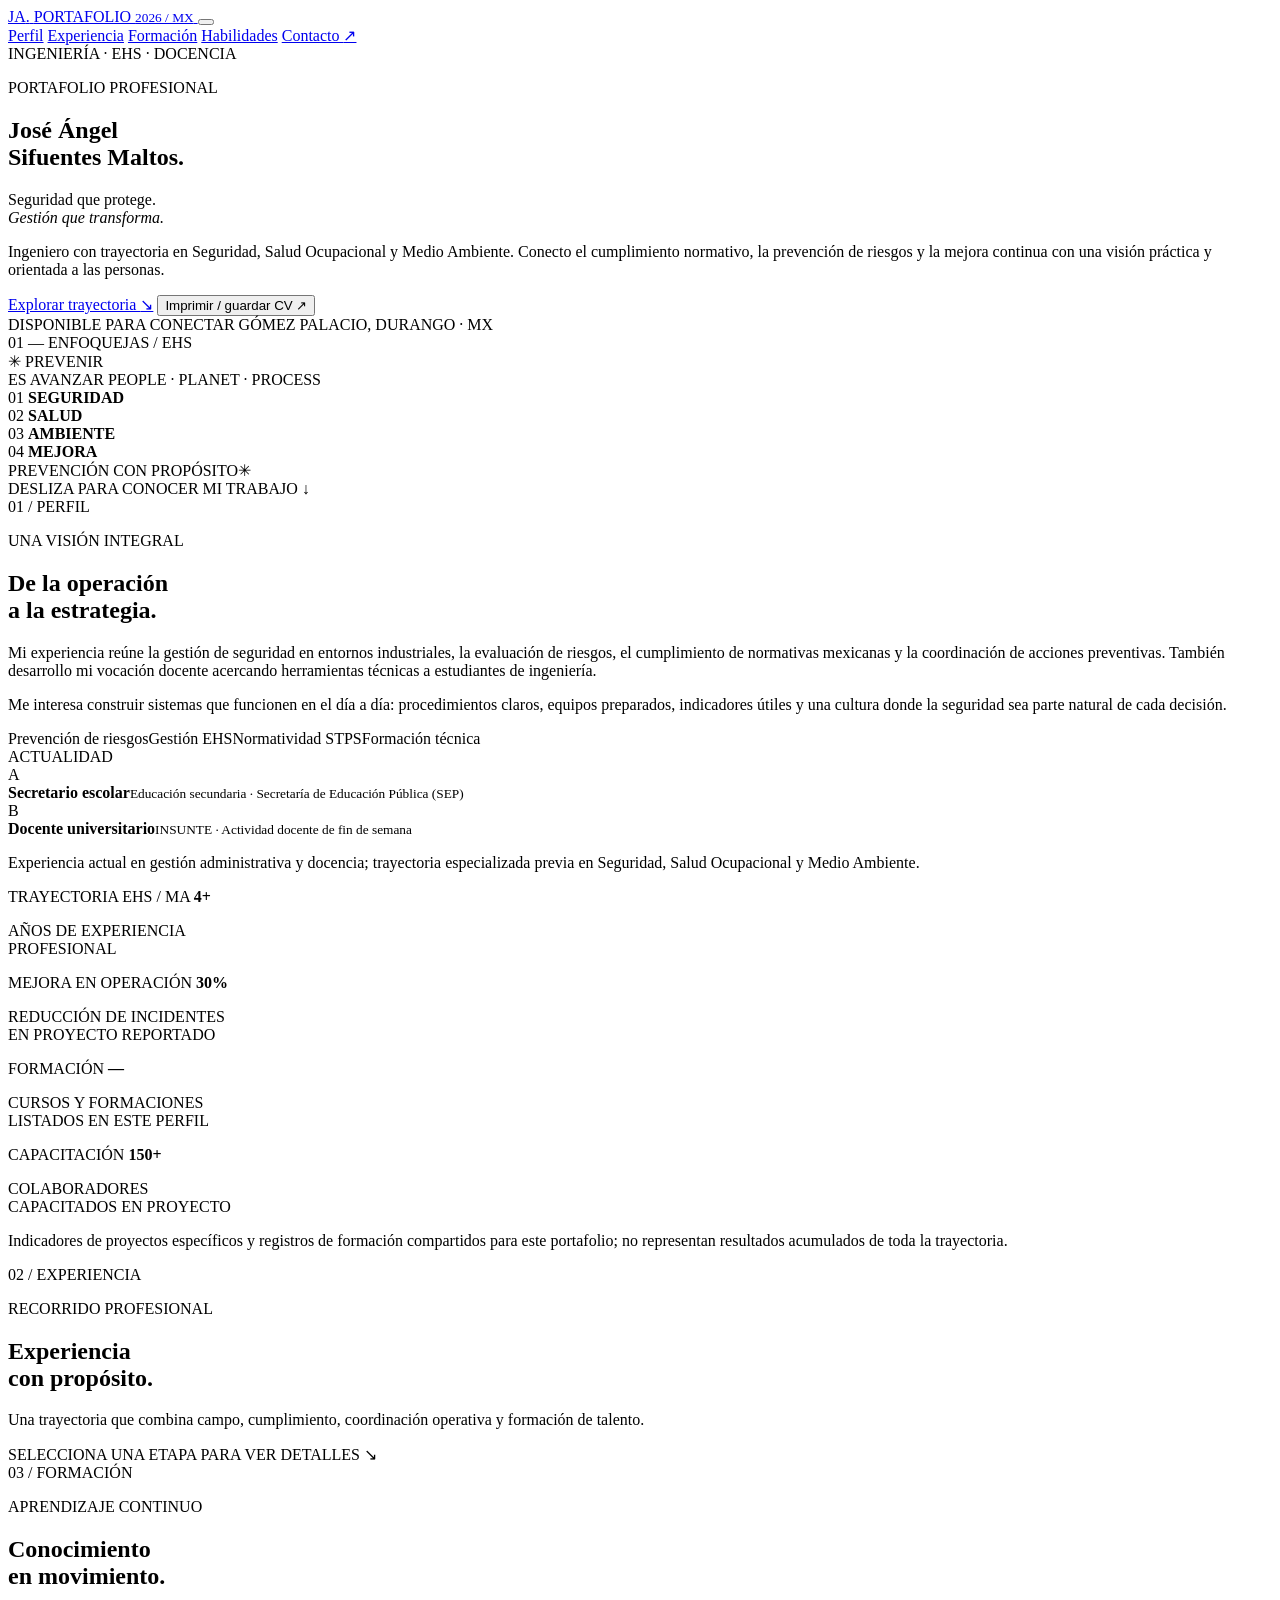
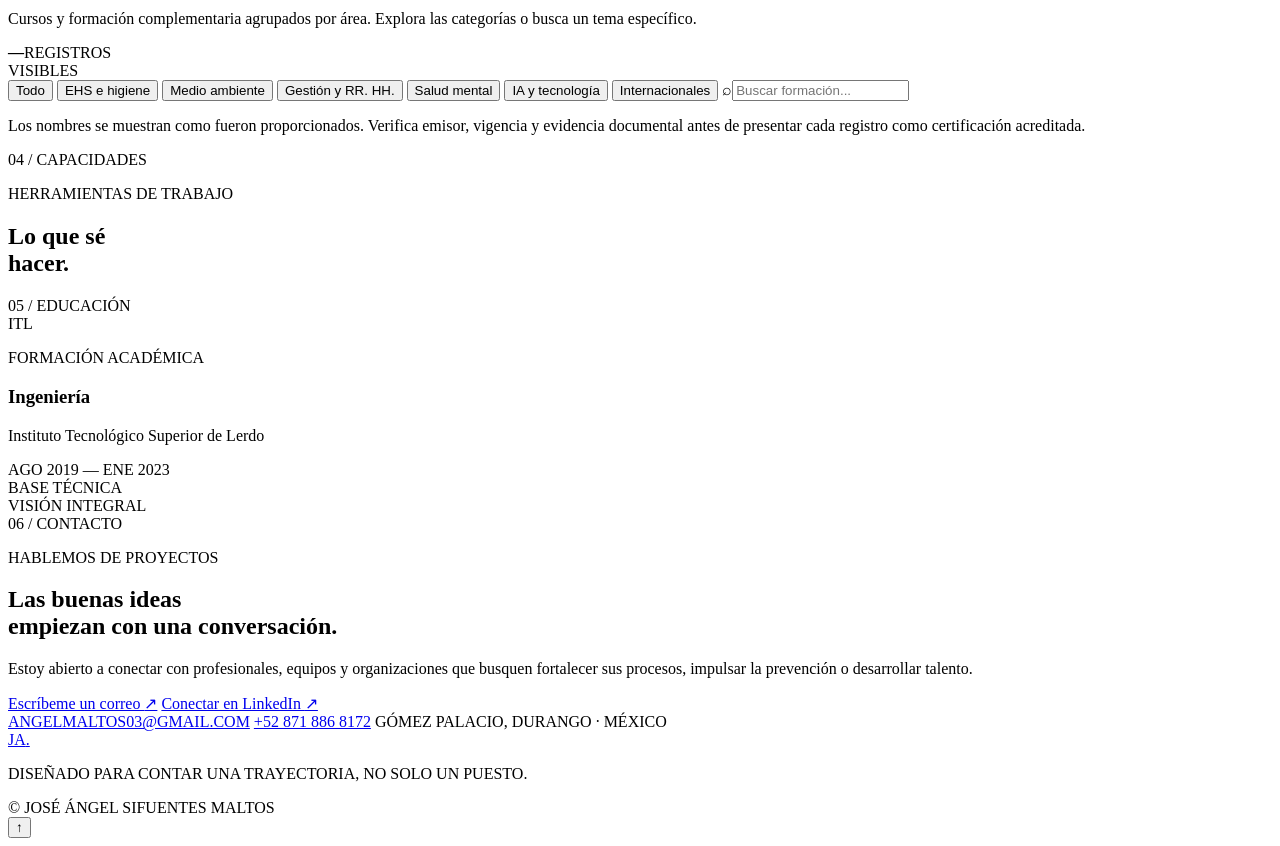
==== portfolio/index.html @ 4ec61547 "Add professional portfolio website" ====
<!doctype html>
<html lang="es">
<head>
  <meta charset="utf-8">
  <meta name="viewport" content="width=device-width, initial-scale=1">
  <meta name="theme-color" content="#10131d">
  <meta name="description" content="Portafolio profesional de José Ángel Sifuentes Maltos: ingeniería, seguridad, salud ocupacional, medio ambiente y docencia universitaria.">
  <meta property="og:title" content="José Ángel Sifuentes Maltos | Portafolio profesional">
  <meta property="og:description" content="Seguridad que protege. Gestión que transforma.">
  <meta property="og:type" content="website">
  <title>José Ángel Sifuentes Maltos | Portafolio profesional</title>
  <link rel="preconnect" href="https://fonts.googleapis.com">
  <link rel="preconnect" href="https://fonts.gstatic.com" crossorigin>
  <link href="https://fonts.googleapis.com/css2?family=DM+Mono:wght@400;500&family=Manrope:wght@400;500;600;700;800&family=Space+Grotesk:wght@500;600;700&display=swap" rel="stylesheet">
  <link rel="stylesheet" href="styles.css">
  <script defer src="app.js"></script>
</head>
<body>
  <div class="noise" aria-hidden="true"></div>
  <div class="scroll-progress" id="scrollProgress" aria-hidden="true"></div>

  <header class="site-header">
    <a class="brand" href="#inicio" aria-label="Ir al inicio">
      <span class="brand-mark">JA<span>.</span></span>
      <span class="brand-copy">PORTAFOLIO <small>2026 / MX</small></span>
    </a>
    <button class="menu-toggle" id="menuToggle" aria-label="Abrir menú" aria-expanded="false">
      <span></span><span></span>
    </button>
    <nav class="main-nav" id="mainNav" aria-label="Navegación principal">
      <a href="#perfil">Perfil</a>
      <a href="#experiencia">Experiencia</a>
      <a href="#formacion">Formación</a>
      <a href="#habilidades">Habilidades</a>
      <a href="#contacto" class="nav-contact">Contacto <span>↗</span></a>
    </nav>
  </header>

  <main id="inicio">
    <section class="hero section-shell">
      <div class="hero-grid">
        <div class="hero-copy reveal">
          <div class="eyebrow"><span class="eyebrow-dot"></span> INGENIERÍA · EHS · DOCENCIA</div>
          <p class="hero-kicker">PORTAFOLIO PROFESIONAL</p>
          <h1>José Ángel<br><span>Sifuentes</span> Maltos<span class="hero-period">.</span></h1>
          <p class="hero-lead">Seguridad que protege.<br><em>Gestión que transforma.</em></p>
          <p class="hero-description">Ingeniero con trayectoria en Seguridad, Salud Ocupacional y Medio Ambiente. Conecto el cumplimiento normativo, la prevención de riesgos y la mejora continua con una visión práctica y orientada a las personas.</p>
          <div class="hero-actions">
            <a class="button button-primary" href="#experiencia">Explorar trayectoria <span>↘</span></a>
            <button class="button button-ghost" id="printCv" type="button">Imprimir / guardar CV <span>↗</span></button>
          </div>
          <div class="hero-meta">
            <span><i class="meta-pulse"></i> DISPONIBLE PARA CONECTAR</span>
            <span>GÓMEZ PALACIO, DURANGO · MX</span>
          </div>
        </div>

        <aside class="hero-visual reveal" aria-label="Áreas profesionales">
          <div class="visual-topline"><span>01 — ENFOQUE</span><span>JAS / EHS</span></div>
          <div class="orbit orbit-one"></div>
          <div class="orbit orbit-two"></div>
          <div class="orbit-core">
            <span class="core-cross">✳</span>
            <span class="core-title">PREVENIR<br>ES AVANZAR</span>
            <span class="core-caption">PEOPLE · PLANET · PROCESS</span>
          </div>
          <div class="orbit-label label-top">01 <b>SEGURIDAD</b></div>
          <div class="orbit-label label-right">02 <b>SALUD</b></div>
          <div class="orbit-label label-bottom">03 <b>AMBIENTE</b></div>
          <div class="orbit-label label-left">04 <b>MEJORA</b></div>
          <div class="visual-bottom"><span>PREVENCIÓN CON PROPÓSITO</span><span>✳</span></div>
        </aside>
      </div>
      <div class="hero-bottom">
        <span>DESLIZA PARA CONOCER MI TRABAJO</span>
        <span class="scroll-line"></span>
        <span>↓</span>
      </div>
    </section>

    <section class="intro-section section-shell" id="perfil">
      <div class="section-index reveal"><span>01</span> / PERFIL</div>
      <div class="intro-layout">
        <div class="intro-heading reveal">
          <p class="section-overline">UNA VISIÓN INTEGRAL</p>
          <h2>De la operación<br>a la <span>estrategia.</span></h2>
        </div>
        <div class="intro-copy reveal">
          <p>Mi experiencia reúne la gestión de seguridad en entornos industriales, la evaluación de riesgos, el cumplimiento de normativas mexicanas y la coordinación de acciones preventivas. También desarrollo mi vocación docente acercando herramientas técnicas a estudiantes de ingeniería.</p>
          <p>Me interesa construir sistemas que funcionen en el día a día: procedimientos claros, equipos preparados, indicadores útiles y una cultura donde la seguridad sea parte natural de cada decisión.</p>
          <div class="focus-tags">
            <span>Prevención de riesgos</span><span>Gestión EHS</span><span>Normatividad STPS</span><span>Formación técnica</span>
          </div>
        </div>
      </div>

      <div class="now-panel reveal">
        <div class="now-label"><span class="status-dot"></span> ACTUALIDAD</div>
        <div class="now-item">
          <span class="now-number">A</span>
          <div><b>Secretario escolar</b><small>Educación secundaria · Secretaría de Educación Pública (SEP)</small></div>
        </div>
        <div class="now-divider"></div>
        <div class="now-item">
          <span class="now-number">B</span>
          <div><b>Docente universitario</b><small>INSUNTE · Actividad docente de fin de semana</small></div>
        </div>
        <p class="now-note">Experiencia actual en gestión administrativa y docencia; trayectoria especializada previa en Seguridad, Salud Ocupacional y Medio Ambiente.</p>
      </div>
    </section>

    <section class="metrics-section section-shell">
      <div class="metric-card metric-dark reveal">
        <span class="metric-label">TRAYECTORIA EHS / MA</span>
        <strong>4<span>+</span></strong>
        <p>AÑOS DE EXPERIENCIA<br>PROFESIONAL</p>
      </div>
      <div class="metric-card metric-lime reveal">
        <span class="metric-label">MEJORA EN OPERACIÓN</span>
        <strong>30<span>%</span></strong>
        <p>REDUCCIÓN DE INCIDENTES<br>EN PROYECTO REPORTADO</p>
      </div>
      <div class="metric-card metric-violet reveal">
        <span class="metric-label">FORMACIÓN</span>
        <strong id="courseMetric">—</strong>
        <p>CURSOS Y FORMACIONES<br>LISTADOS EN ESTE PERFIL</p>
      </div>
      <div class="metric-card metric-outline reveal">
        <span class="metric-label">CAPACITACIÓN</span>
        <strong>150<span>+</span></strong>
        <p>COLABORADORES<br>CAPACITADOS EN PROYECTO</p>
      </div>
      <p class="metrics-footnote">Indicadores de proyectos específicos y registros de formación compartidos para este portafolio; no representan resultados acumulados de toda la trayectoria.</p>
    </section>

    <section class="experience-section section-shell" id="experiencia">
      <div class="section-heading reveal">
        <div><div class="section-index"><span>02</span> / EXPERIENCIA</div><p class="section-overline">RECORRIDO PROFESIONAL</p></div>
        <h2>Experiencia<br><span>con propósito.</span></h2>
      </div>
      <div class="timeline-intro reveal">
        <p>Una trayectoria que combina campo, cumplimiento, coordinación operativa y formación de talento.</p>
        <span>SELECCIONA UNA ETAPA PARA VER DETALLES ↘</span>
      </div>
      <div class="timeline" id="timeline"></div>
    </section>

    <section class="credentials-section section-shell" id="formacion">
      <div class="section-heading reveal">
        <div><div class="section-index"><span>03</span> / FORMACIÓN</div><p class="section-overline">APRENDIZAJE CONTINUO</p></div>
        <h2>Conocimiento<br><span>en movimiento.</span></h2>
      </div>
      <div class="credentials-top reveal">
        <p>Cursos y formación complementaria agrupados por área. Explora las categorías o busca un tema específico.</p>
        <div class="credential-count"><strong id="credentialCount">—</strong><span>REGISTROS<br>VISIBLES</span></div>
      </div>
      <div class="filter-bar reveal" id="certFilters" aria-label="Filtrar formación">
        <button class="filter-chip active" data-filter="all" type="button">Todo</button>
        <button class="filter-chip" data-filter="ehs" type="button">EHS e higiene</button>
        <button class="filter-chip" data-filter="ma" type="button">Medio ambiente</button>
        <button class="filter-chip" data-filter="rrhh" type="button">Gestión y RR. HH.</button>
        <button class="filter-chip" data-filter="salud" type="button">Salud mental</button>
        <button class="filter-chip" data-filter="ia" type="button">IA y tecnología</button>
        <button class="filter-chip" data-filter="intl" type="button">Internacionales</button>
        <label class="search-box"><span>⌕</span><input id="certSearch" type="search" placeholder="Buscar formación..." aria-label="Buscar formación"></label>
      </div>
      <div class="cert-grid" id="certGrid" aria-live="polite"></div>
      <p class="credentials-note">Los nombres se muestran como fueron proporcionados. Verifica emisor, vigencia y evidencia documental antes de presentar cada registro como certificación acreditada.</p>
    </section>

    <section class="skills-section section-shell" id="habilidades">
      <div class="section-heading reveal">
        <div><div class="section-index"><span>04</span> / CAPACIDADES</div><p class="section-overline">HERRAMIENTAS DE TRABAJO</p></div>
        <h2>Lo que sé<br><span>hacer.</span></h2>
      </div>
      <div class="skills-layout" id="skillsGrid"></div>
    </section>

    <section class="education-section section-shell">
      <div class="section-index reveal"><span>05</span> / EDUCACIÓN</div>
      <div class="education-card reveal">
        <div class="education-emblem">IT<span>L</span></div>
        <div class="education-copy">
          <p class="section-overline">FORMACIÓN ACADÉMICA</p>
          <h3>Ingeniería</h3>
          <p>Instituto Tecnológico Superior de Lerdo</p>
          <span>AGO 2019 — ENE 2023</span>
        </div>
        <div class="education-aside">BASE TÉCNICA<br>VISIÓN INTEGRAL</div>
      </div>
    </section>

    <section class="contact-section section-shell" id="contacto">
      <div class="contact-card reveal">
        <div class="contact-orb"></div>
        <div class="section-index"><span>06</span> / CONTACTO</div>
        <p class="section-overline">HABLEMOS DE PROYECTOS</p>
        <h2>Las buenas ideas<br>empiezan con una <span>conversación.</span></h2>
        <p class="contact-lead">Estoy abierto a conectar con profesionales, equipos y organizaciones que busquen fortalecer sus procesos, impulsar la prevención o desarrollar talento.</p>
        <div class="contact-actions">
          <a class="button button-light" href="mailto:angelmaltos03@gmail.com">Escríbeme un correo <span>↗</span></a>
          <a class="button button-outline-light" href="https://www.linkedin.com/in/jose-angel-sifuentes-maltos-a80188170/" target="_blank" rel="noopener noreferrer">Conectar en LinkedIn <span>↗</span></a>
        </div>
        <div class="contact-details">
          <a href="mailto:angelmaltos03@gmail.com">ANGELMALTOS03@GMAIL.COM</a>
          <a href="tel:+528718868172">+52 871 886 8172</a>
          <span>GÓMEZ PALACIO, DURANGO · MÉXICO</span>
        </div>
      </div>
    </section>
  </main>

  <footer class="site-footer section-shell">
    <a class="brand" href="#inicio"><span class="brand-mark">JA<span>.</span></span></a>
    <p>DISEÑADO PARA CONTAR UNA TRAYECTORIA, NO SOLO UN PUESTO.</p>
    <span>© <span id="year"></span> JOSÉ ÁNGEL SIFUENTES MALTOS</span>
  </footer>

  <button class="back-top" id="backTop" type="button" aria-label="Volver al inicio">↑</button>
</body>
</html>
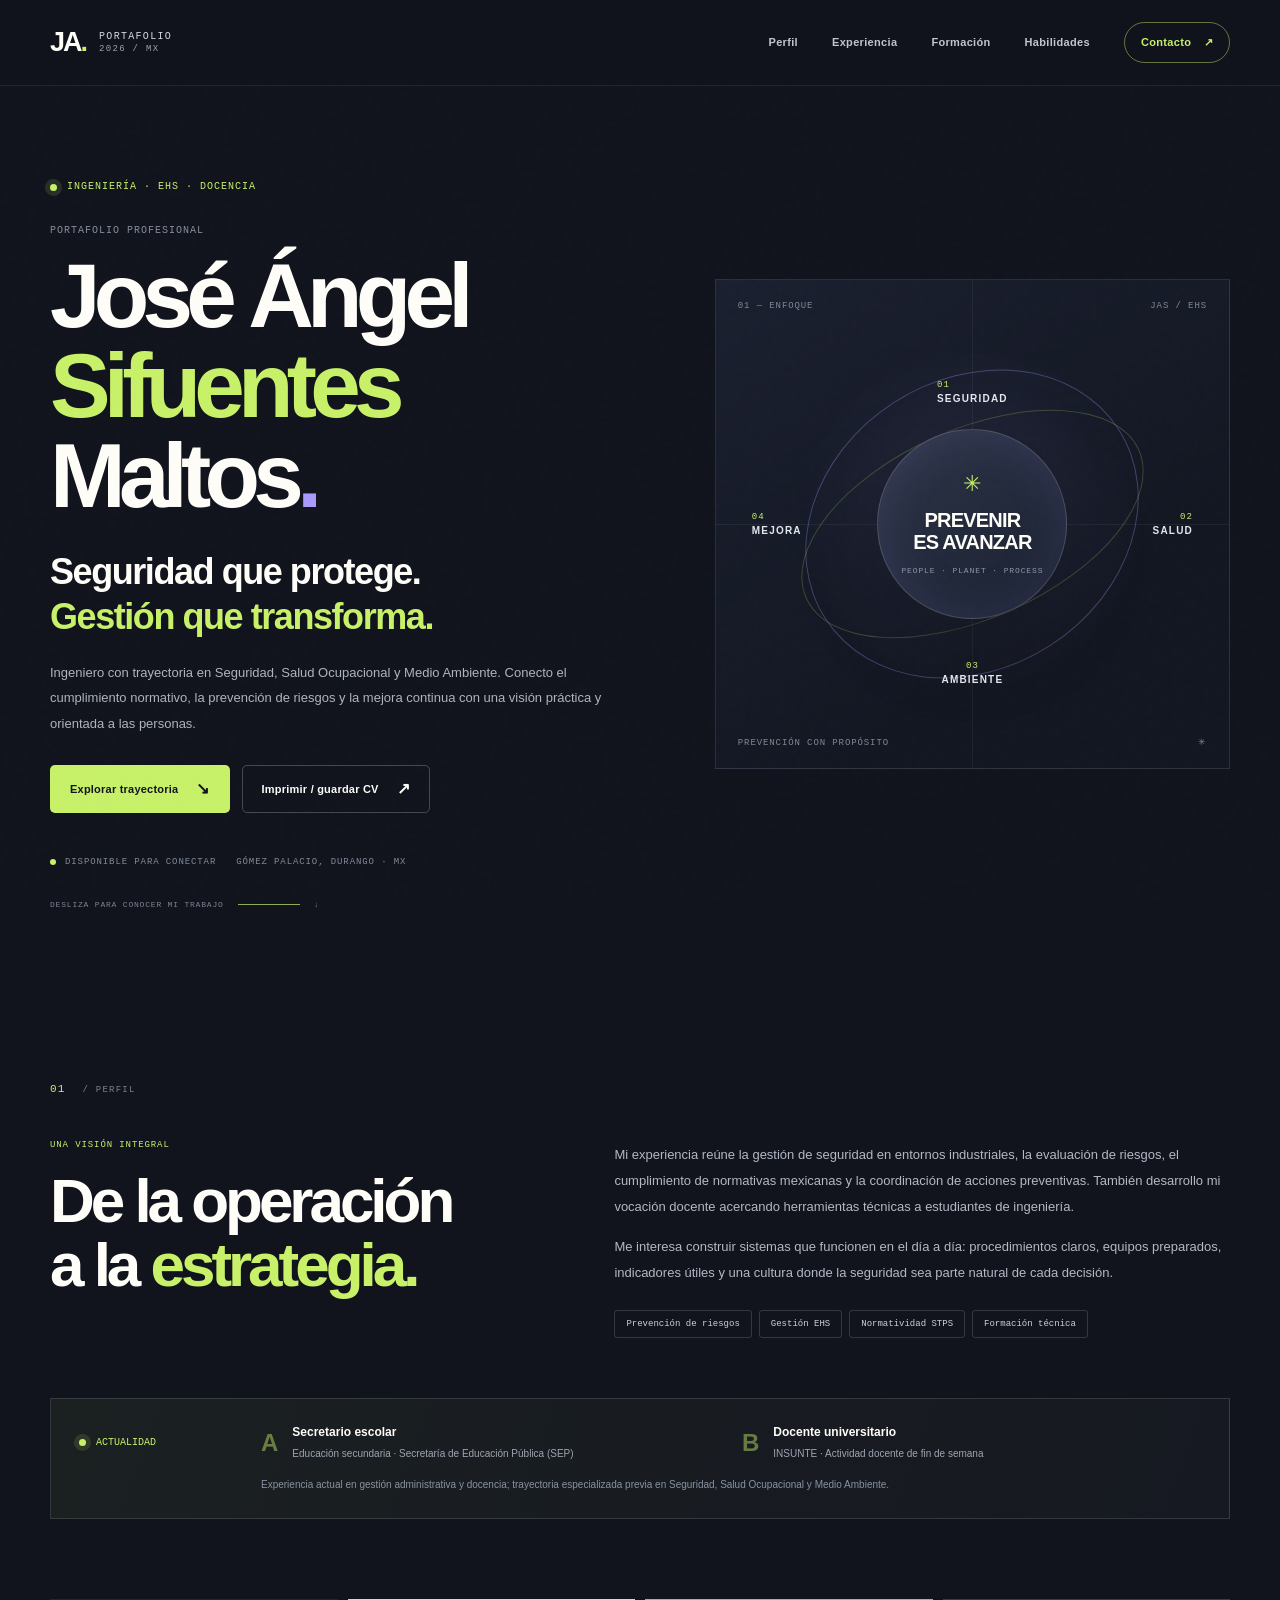
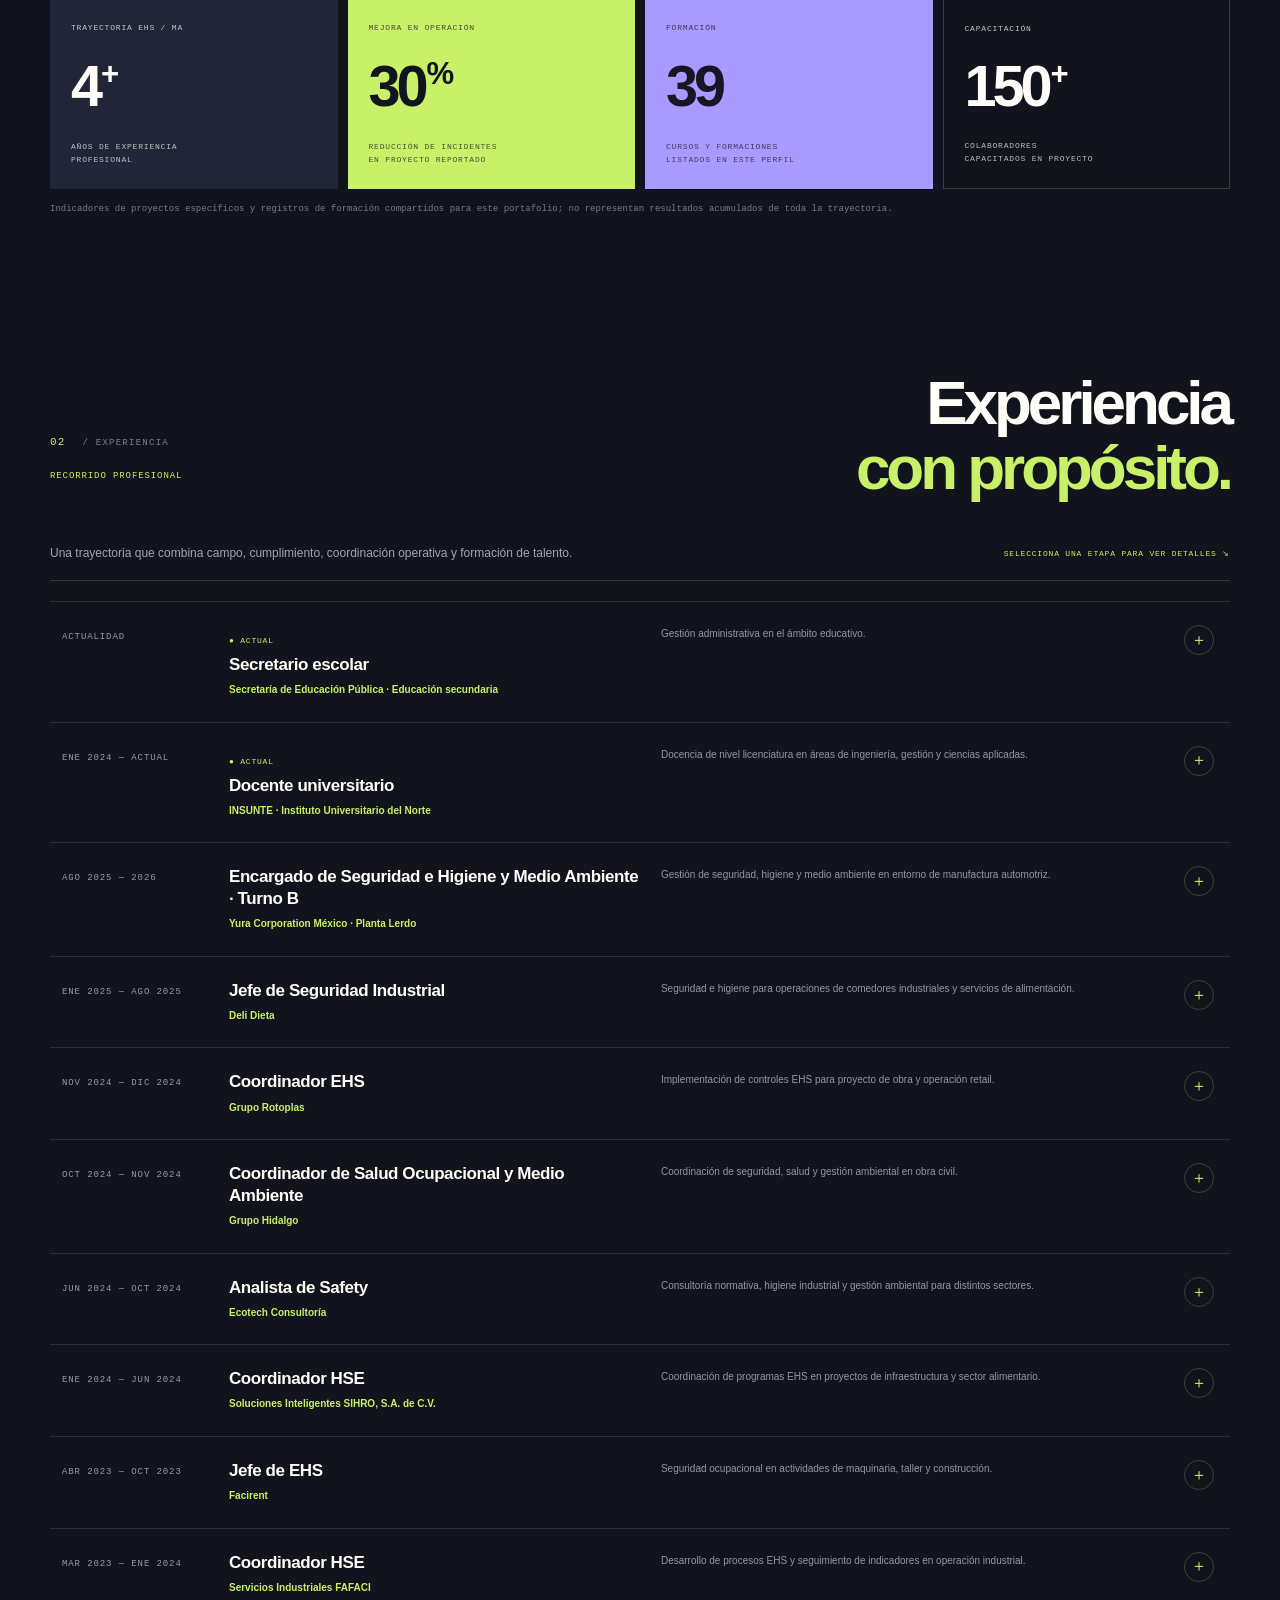
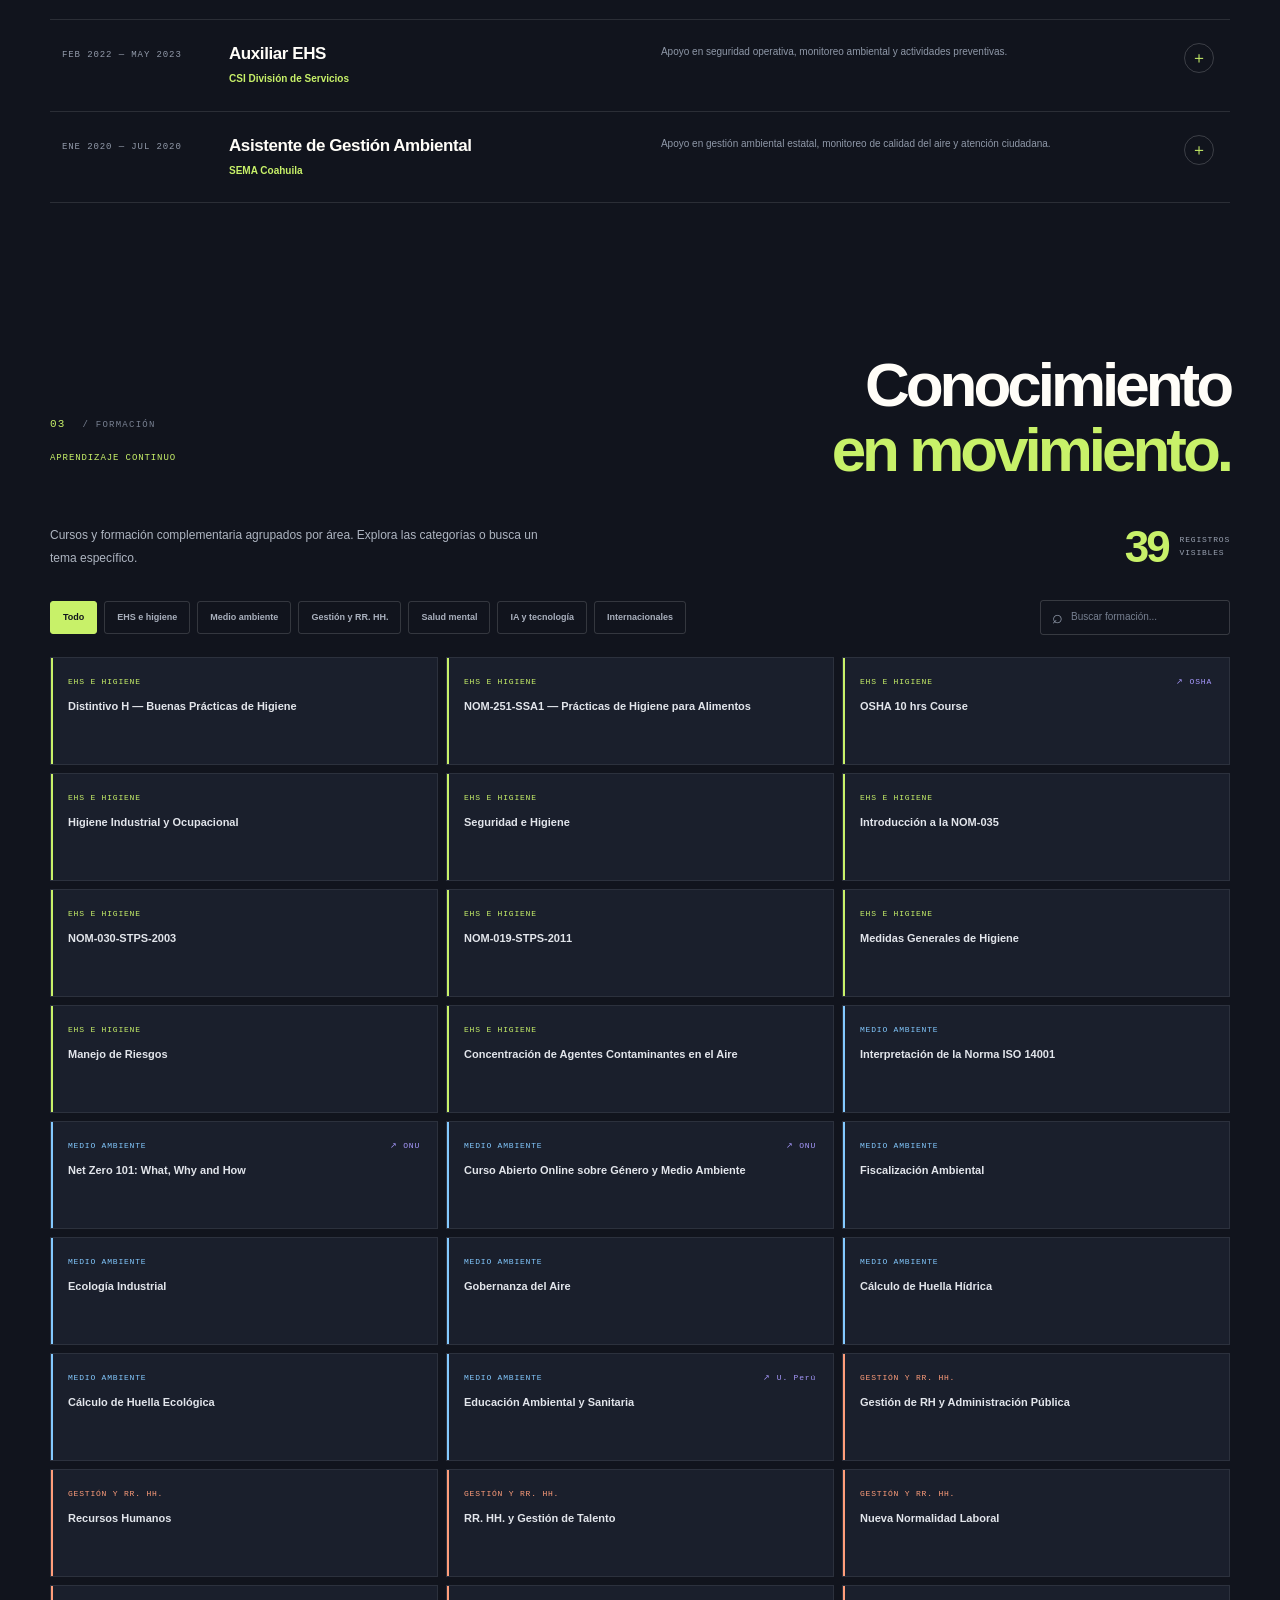
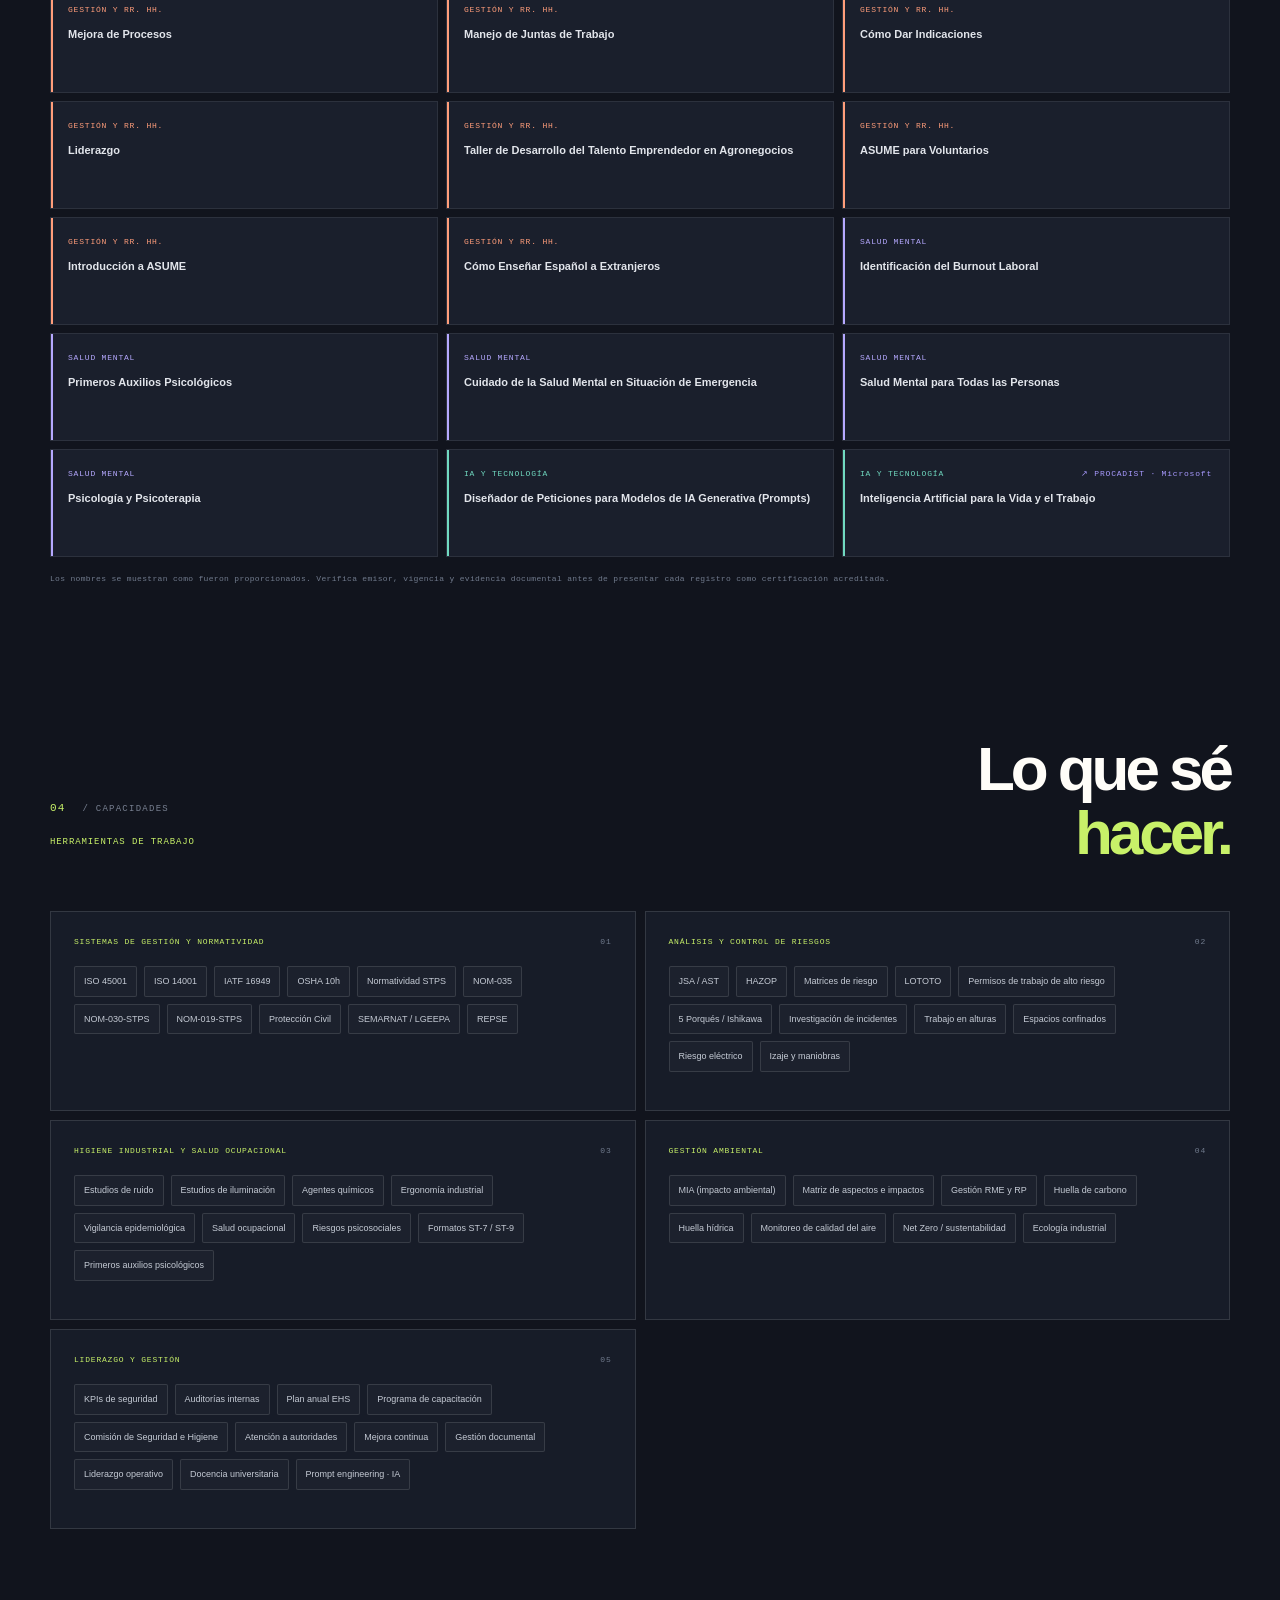
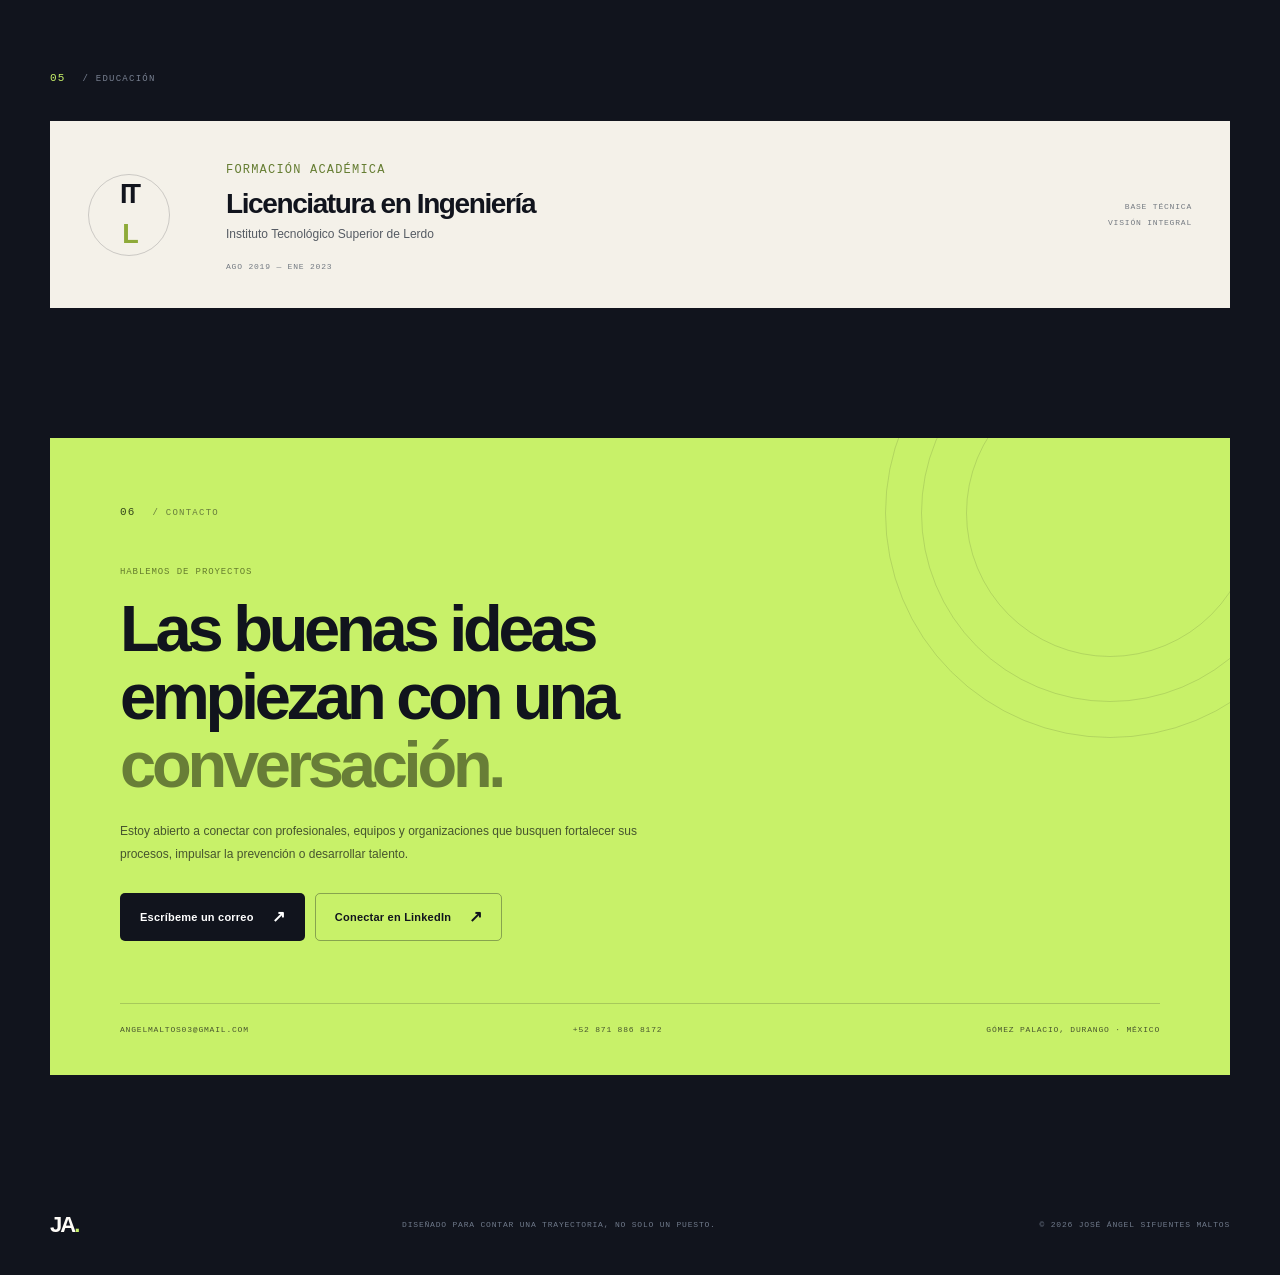
==== commit cad3b623: "Refine portfolio metadata and education details" ====
--- a/portfolio/index.html
+++ b/portfolio/index.html
@@ -9,6 +9,7 @@
   <meta property="og:description" content="Seguridad que protege. Gestión que transforma.">
   <meta property="og:type" content="website">
   <title>José Ángel Sifuentes Maltos | Portafolio profesional</title>
+  <link rel="icon" type="image/svg+xml" href="favicon.svg">
   <link rel="preconnect" href="https://fonts.googleapis.com">
   <link rel="preconnect" href="https://fonts.gstatic.com" crossorigin>
   <link href="https://fonts.googleapis.com/css2?family=DM+Mono:wght@400;500&family=Manrope:wght@400;500;600;700;800&family=Space+Grotesk:wght@500;600;700&display=swap" rel="stylesheet">
@@ -182,7 +183,7 @@
         <div class="education-emblem">IT<span>L</span></div>
         <div class="education-copy">
           <p class="section-overline">FORMACIÓN ACADÉMICA</p>
-          <h3>Ingeniería</h3>
+          <h3>Licenciatura en Ingeniería</h3>
           <p>Instituto Tecnológico Superior de Lerdo</p>
           <span>AGO 2019 — ENE 2023</span>
         </div>
--- a/portfolio/styles.css
+++ b/portfolio/styles.css
@@ -0,0 +1,312 @@
+:root{
+  --ink:#11141d;--ink-2:#191e2a;--paper:#f4f1e9;--paper-2:#e9e5da;--white:#fffdf8;
+  --lime:#c8f169;--lime-dark:#9cc83e;--violet:#a89aff;--muted:#9ba2b1;--line:rgba(255,255,255,.13);
+  --font:'Manrope',Arial,sans-serif;--display:'Space Grotesk',sans-serif;--mono:'DM Mono',monospace;
+  --max:1180px;--ease:cubic-bezier(.2,.75,.25,1);
+}
+*{box-sizing:border-box;margin:0;padding:0}
+html{scroll-behavior:smooth;scroll-padding-top:94px}
+body{background:var(--ink);color:var(--white);font-family:var(--font);line-height:1.65;overflow-x:hidden}
+body.menu-open{overflow:hidden}
+a{color:inherit;text-decoration:none}
+button,input{font:inherit}
+button{color:inherit}
+::selection{background:var(--lime);color:var(--ink)}
+.noise{position:fixed;inset:0;z-index:50;pointer-events:none;opacity:.035;background-image:url("data:image/svg+xml,%3Csvg viewBox='0 0 180 180' xmlns='http://www.w3.org/2000/svg'%3E%3Cfilter id='n'%3E%3CfeTurbulence type='fractalNoise' baseFrequency='.8' numOctaves='4' stitchTiles='stitch'/%3E%3C/filter%3E%3Crect width='100%25' height='100%25' filter='url(%23n)' opacity='.4'/%3E%3C/svg%3E")}
+.scroll-progress{position:fixed;top:0;left:0;height:3px;width:0;background:var(--lime);z-index:1000}
+.section-shell{width:min(var(--max),calc(100% - 64px));margin-inline:auto}
+.site-header{height:86px;padding:0 max(32px,calc((100vw - var(--max))/2));display:flex;align-items:center;justify-content:space-between;border-bottom:1px solid rgba(255,255,255,.08);position:sticky;top:0;z-index:100;background:rgba(17,20,29,.88);backdrop-filter:blur(18px)}
+.brand{display:flex;align-items:center;gap:13px}
+.brand-mark{font:700 27px var(--display);letter-spacing:-2px;color:var(--white)}
+.brand-mark span{color:var(--lime)}
+.brand-copy{font:500 10px var(--mono);letter-spacing:.13em;color:#d7d9df;display:flex;flex-direction:column;line-height:1.35}
+.brand-copy small{color:var(--muted);font-size:9px}
+.main-nav{display:flex;align-items:center;gap:34px}
+.main-nav a{font-size:11px;font-weight:700;letter-spacing:.03em;color:#c1c5cf;transition:color .2s}
+.main-nav a:hover{color:var(--lime)}
+.main-nav .nav-contact{border:1px solid rgba(200,241,105,.45);border-radius:99px;padding:10px 16px;color:var(--lime)}
+.nav-contact span{margin-left:9px}
+.menu-toggle{display:none;background:transparent;border:0}
+.hero{padding-top:93px;padding-bottom:44px;position:relative}
+.hero-grid{display:grid;grid-template-columns:1.08fr .92fr;gap:60px;align-items:center;min-height:570px}
+.eyebrow,.hero-kicker,.section-overline,.section-index,.visual-topline,.visual-bottom,.hero-meta,.hero-bottom,.metric-label,.metric-card p,.timeline-intro span,.tl-date,.tl-tags span,.credential-count span,.cert-category,.credentials-note,.skill-group-label,.education-copy>span,.education-aside,.contact-details,.site-footer>p,.site-footer>span{font-family:var(--mono);letter-spacing:.1em}
+.eyebrow{font-size:10px;color:var(--lime);display:flex;align-items:center;gap:10px;margin-bottom:27px}
+.eyebrow-dot,.status-dot{width:7px;height:7px;background:var(--lime);border-radius:50%;box-shadow:0 0 0 5px rgba(200,241,105,.12)}
+.hero-kicker{font-size:10px;color:#878e9d;margin-bottom:12px}
+h1{font:700 clamp(52px,7.1vw,92px)/.99 var(--display);letter-spacing:-.075em;color:var(--white)}
+h1>span:first-of-type{color:var(--lime)}
+.hero-period{color:var(--violet)}
+.hero-lead{font:600 clamp(23px,3vw,36px)/1.25 var(--display);letter-spacing:-.04em;margin-top:28px}
+.hero-lead em{font-style:normal;color:var(--lime)}
+.hero-description{max-width:560px;color:#aeb4c0;font-size:13px;line-height:1.95;margin-top:21px}
+.hero-actions{display:flex;flex-wrap:wrap;gap:12px;margin-top:29px}
+.button{border-radius:5px;min-height:48px;padding:0 19px;display:inline-flex;align-items:center;justify-content:center;gap:18px;font-size:11px;font-weight:800;letter-spacing:.02em;border:1px solid transparent;cursor:pointer;transition:transform .22s var(--ease),background .22s,border-color .22s}
+.button:hover{transform:translateY(-3px)}
+.button-primary{background:var(--lime);color:var(--ink)}
+.button-primary:hover{background:#dcff91}
+.button-ghost{background:transparent;color:var(--white);border-color:rgba(255,255,255,.22)}
+.button-ghost:hover{border-color:var(--lime);color:var(--lime)}
+.button span{font-size:16px}
+.hero-meta{display:flex;flex-wrap:wrap;gap:20px;margin-top:42px;font-size:9px;color:#828a99}
+.hero-meta span:first-child{display:flex;align-items:center;gap:9px}
+.meta-pulse{width:6px;height:6px;border-radius:50%;background:var(--lime);display:inline-block}
+.hero-visual{min-height:490px;position:relative;display:grid;place-items:center;border:1px solid rgba(255,255,255,.1);background:radial-gradient(circle at 50% 49%,rgba(168,154,255,.13),transparent 48%),linear-gradient(145deg,#1b2030,#131722 68%);overflow:hidden}
+.hero-visual:before,.hero-visual:after{content:"";position:absolute;background:rgba(255,255,255,.055)}
+.hero-visual:before{width:1px;height:100%;left:50%;top:0}
+.hero-visual:after{height:1px;width:100%;left:0;top:50%}
+.visual-topline,.visual-bottom{position:absolute;left:22px;right:22px;display:flex;justify-content:space-between;font-size:9px;color:#7f8798;z-index:3}
+.visual-topline{top:19px}.visual-bottom{bottom:18px}
+.orbit{position:absolute;border:1px solid rgba(200,241,105,.22);border-radius:50%;transform:rotate(-24deg)}
+.orbit-one{width:365px;height:190px}
+.orbit-two{width:290px;height:350px;transform:rotate(57deg);border-color:rgba(168,154,255,.32)}
+.orbit-core{width:190px;height:190px;border-radius:50%;background:linear-gradient(145deg,#2d3548,#1a2030);border:1px solid rgba(255,255,255,.18);box-shadow:0 25px 80px rgba(0,0,0,.3),inset 0 0 50px rgba(168,154,255,.12);display:flex;flex-direction:column;align-items:center;justify-content:center;z-index:2;text-align:center}
+.core-cross{font-size:22px;color:var(--lime);line-height:1;margin-bottom:15px}
+.core-title{font:700 20px/1.08 var(--display);letter-spacing:-.04em}
+.core-caption{font:8px var(--mono);letter-spacing:.11em;color:#8e96a7;margin-top:13px}
+.orbit-label{position:absolute;z-index:4;display:flex;flex-direction:column;gap:3px;font:9px var(--mono);color:var(--lime);letter-spacing:.12em}
+.orbit-label b{font:700 10px var(--font);color:#e4e7ed;letter-spacing:.12em}
+.label-top{top:100px;left:50%;transform:translateX(-50%)}
+.label-right{right:36px;top:50%;transform:translateY(-50%);text-align:right}
+.label-bottom{bottom:83px;left:50%;transform:translateX(-50%);text-align:center}
+.label-left{left:36px;top:50%;transform:translateY(-50%)}
+.hero-bottom{display:flex;align-items:center;gap:14px;color:#7d8493;font-size:8px;margin-top:28px}
+.scroll-line{width:62px;height:1px;background:var(--lime);opacity:.7}
+.intro-section{padding-top:125px;padding-bottom:80px}
+.section-index{font-size:9px;color:#788091;letter-spacing:.14em}
+.section-index span{color:var(--lime);font-size:11px;margin-right:10px}
+.intro-layout{display:grid;grid-template-columns:.86fr 1.14fr;gap:100px;margin-top:40px}
+.section-overline{font-size:9px;color:var(--lime);margin-bottom:16px}
+.intro-heading h2,.section-heading h2{font:600 clamp(40px,5vw,62px)/1.04 var(--display);letter-spacing:-.065em}
+.intro-heading h2 span,.section-heading h2 span{color:var(--lime)}
+.intro-copy{padding-top:4px}
+.intro-copy p{font-size:13px;line-height:2;color:#b2b8c4;margin-bottom:14px}
+.focus-tags{display:flex;flex-wrap:wrap;gap:7px;margin-top:24px}
+.focus-tags span{font:9px var(--mono);border:1px solid rgba(255,255,255,.15);padding:8px 11px;border-radius:3px;color:#ccd0d8}
+.now-panel{margin-top:60px;padding:24px 28px;border:1px solid rgba(255,255,255,.13);background:linear-gradient(110deg,rgba(200,241,105,.055),rgba(255,255,255,.018));display:grid;grid-template-columns:160px 1fr 1fr;align-items:center;gap:22px}
+.now-label{font:10px var(--mono);color:var(--lime);display:flex;gap:10px;align-items:center}
+.now-item{display:flex;gap:14px;align-items:center}
+.now-number{font:700 24px var(--display);color:rgba(200,241,105,.45)}
+.now-item b{font-size:12px;display:block}
+.now-item small{color:#9da5b3;font-size:10px;display:block;margin-top:3px}
+.now-divider{display:none}
+.now-note{grid-column:2/4;color:#8992a2;font-size:10px;margin-top:-7px}
+.metrics-section{display:grid;grid-template-columns:repeat(4,1fr);gap:10px;padding-bottom:130px}
+.metric-card{min-height:190px;padding:22px 21px;display:flex;flex-direction:column;justify-content:space-between}
+.metric-dark{background:#202637}
+.metric-lime{background:var(--lime);color:var(--ink)}
+.metric-violet{background:var(--violet);color:#181625}
+.metric-outline{border:1px solid rgba(255,255,255,.17);background:transparent}
+.metric-label{font-size:8px;opacity:.75}
+.metric-card strong{font:600 clamp(42px,4.5vw,60px)/1 var(--display);letter-spacing:-.07em}
+.metric-card strong span{font-size:.54em;vertical-align:top;margin-left:2px}
+.metric-card p{font-size:8px;line-height:1.7;opacity:.72}
+.metrics-footnote{grid-column:1/-1;color:#737c8d;font:9px/1.6 var(--mono);margin-top:3px}
+.experience-section{padding-top:25px;padding-bottom:130px}
+.section-heading{display:flex;align-items:end;justify-content:space-between;gap:25px}
+.section-heading .section-overline{margin-top:18px}
+.section-heading h2{text-align:right}
+.timeline-intro{display:flex;justify-content:space-between;align-items:center;margin:44px 0 20px;border-bottom:1px solid rgba(255,255,255,.14);padding-bottom:16px;gap:20px}
+.timeline-intro p{font-size:12px;color:#9ea6b4}
+.timeline-intro span{font-size:8px;color:var(--lime);white-space:nowrap}
+.timeline{border-top:1px solid rgba(255,255,255,.13)}
+.tl-item{display:grid;grid-template-columns:145px minmax(180px,.9fr) minmax(250px,1.1fr) 34px;gap:22px;align-items:start;padding:23px 12px;border-bottom:1px solid rgba(255,255,255,.11);cursor:pointer;transition:background .2s,padding .2s}
+.tl-item:hover,.tl-item.active{background:rgba(255,255,255,.035);padding-left:18px;padding-right:18px}
+.tl-date{font-size:9px;color:#929aaa;padding-top:5px;line-height:1.7}
+.tl-main{min-width:0}
+.tl-role{font:600 17px/1.3 var(--display);letter-spacing:-.025em}
+.tl-company{font-size:10px;color:var(--lime);margin-top:6px;font-weight:700}
+.tl-summary{font-size:10px;color:#8f98a8;line-height:1.7}
+.tl-toggle{width:30px;height:30px;border:1px solid rgba(255,255,255,.18);border-radius:50%;display:grid;place-items:center;color:var(--lime);font-size:16px;transition:transform .25s,background .25s}
+.tl-item.active .tl-toggle{transform:rotate(45deg);background:var(--lime);color:var(--ink)}
+.tl-details{grid-column:2/4;display:none;padding:0 0 3px}
+.tl-item.active .tl-details{display:block;animation:openDown .3s var(--ease)}
+.tl-details ul{list-style:none;display:grid;gap:8px}
+.tl-details li{font-size:11px;color:#aeb5c1;line-height:1.75;padding-left:17px;position:relative}
+.tl-details li:before{content:"↳";position:absolute;left:0;color:var(--lime)}
+.tl-tags{display:flex;flex-wrap:wrap;gap:6px;margin-bottom:13px}
+.tl-tags span{font-size:8px;color:#d0caff;border:1px solid rgba(168,154,255,.25);padding:5px 8px;border-radius:2px}
+.tl-current{color:var(--lime);font:8px var(--mono);letter-spacing:.1em;margin-bottom:9px;display:inline-block}
+.credentials-section{padding-top:20px;padding-bottom:130px}
+.credentials-top{display:flex;justify-content:space-between;align-items:center;gap:30px;margin:40px 0 28px}
+.credentials-top>p{max-width:510px;color:#aeb5c1;font-size:12px;line-height:1.9}
+.credential-count{display:flex;align-items:center;gap:12px}
+.credential-count strong{font:600 44px var(--display);color:var(--lime);letter-spacing:-.07em}
+.credential-count span{font-size:8px;color:#9aa2b1;line-height:1.6}
+.filter-bar{display:flex;gap:7px;flex-wrap:wrap;align-items:center;margin-bottom:22px}
+.filter-chip{border:1px solid rgba(255,255,255,.15);background:transparent;color:#a9b0bd;border-radius:3px;padding:8px 12px;font-size:9px;font-weight:700;cursor:pointer;transition:all .2s}
+.filter-chip:hover{border-color:var(--lime);color:var(--lime)}
+.filter-chip.active{background:var(--lime);border-color:var(--lime);color:var(--ink)}
+.search-box{margin-left:auto;display:flex;align-items:center;gap:8px;border:1px solid rgba(255,255,255,.16);border-radius:3px;padding:0 11px;min-height:35px;min-width:190px;color:#8d96a6}
+.search-box span{font-size:18px}
+.search-box input{width:100%;border:0;outline:0;background:transparent;color:white;font-size:10px}
+.search-box input::placeholder{color:#778091}
+.cert-grid{display:grid;grid-template-columns:repeat(3,1fr);gap:8px}
+.cert-card{background:#1a1f2c;border:1px solid rgba(255,255,255,.08);padding:17px 17px 15px;min-height:108px;position:relative;overflow:hidden;transition:transform .2s,border-color .2s}
+.cert-card:hover{transform:translateY(-3px);border-color:rgba(200,241,105,.45)}
+.cert-card:after{content:"";position:absolute;left:0;top:0;bottom:0;width:2px;background:var(--card-accent,var(--lime))}
+.cert-category{display:flex;justify-content:space-between;gap:8px;font-size:8px;color:var(--card-accent,var(--lime));margin-bottom:10px}
+.cert-intl{color:var(--violet);white-space:nowrap}
+.cert-name{font-size:11px;font-weight:700;line-height:1.55;color:#e2e5eb}
+.cert-empty{grid-column:1/-1;border:1px dashed rgba(255,255,255,.18);padding:30px;text-align:center;color:#98a0af;font-size:12px}
+.credentials-note{margin-top:15px;color:#717b8d;font-size:8px;line-height:1.8;letter-spacing:.04em}
+.skills-section{padding-top:20px;padding-bottom:130px}
+.skills-layout{display:grid;grid-template-columns:repeat(2,1fr);gap:9px;margin-top:45px}
+.skill-group{border:1px solid rgba(255,255,255,.12);padding:23px;background:#171c28;min-height:200px}
+.skill-group-label{display:flex;justify-content:space-between;gap:10px;color:var(--lime);font-size:8px;margin-bottom:18px}
+.skill-group-label span:last-child{color:#717b8d}
+.skill-list{display:flex;flex-wrap:wrap;gap:7px}
+.skill-pill{border:1px solid rgba(255,255,255,.12);background:rgba(255,255,255,.025);padding:7px 9px;font-size:9px;color:#c5cbd5;border-radius:2px;transition:all .2s}
+.skill-pill:hover{border-color:var(--lime);color:var(--lime);background:rgba(200,241,105,.06)}
+.education-section{padding-top:10px;padding-bottom:130px}
+.education-card{margin-top:34px;padding:35px 38px;background:var(--paper);color:var(--ink);display:grid;grid-template-columns:110px 1fr auto;align-items:center;gap:28px}
+.education-emblem{width:82px;height:82px;border:1px solid rgba(17,20,29,.18);border-radius:50%;display:grid;place-items:center;font:700 27px var(--display);letter-spacing:-3px}
+.education-emblem span{color:#8eaa39}
+.education-copy .section-overline{color:#657d32;margin-bottom:7px}
+.education-copy h3{font:600 28px var(--display);letter-spacing:-.05em}
+.education-copy p{font-size:12px;margin-top:5px;color:#555b63}
+.education-copy>span{font-size:8px;display:block;margin-top:16px;color:#737a82}
+.education-aside{text-align:right;color:#747a81;font-size:8px;line-height:2}
+.contact-section{padding-bottom:100px}
+.contact-card{padding:65px 70px 39px;position:relative;overflow:hidden;background:var(--lime);color:var(--ink)}
+.contact-card .section-index{color:#687d3c;position:relative;z-index:1}
+.contact-card .section-index span{color:#35471b}
+.contact-card .section-overline{color:#647c2d;margin-top:43px;position:relative;z-index:1}
+.contact-card h2{font:600 clamp(38px,5.2vw,65px)/1.04 var(--display);letter-spacing:-.065em;position:relative;z-index:1;max-width:800px}
+.contact-card h2 span{color:#687e37}
+.contact-lead{max-width:540px;font-size:12px;line-height:1.9;color:#46552e;margin-top:22px;position:relative;z-index:1}
+.contact-orb{position:absolute;width:450px;height:450px;border:1px solid rgba(17,20,29,.12);border-radius:50%;right:-105px;top:-150px}
+.contact-orb:before,.contact-orb:after{content:"";position:absolute;border:1px solid rgba(17,20,29,.12);border-radius:50%;inset:35px}
+.contact-orb:after{inset:80px}
+.contact-actions{display:flex;flex-wrap:wrap;gap:10px;margin-top:27px;position:relative;z-index:1}
+.button-light{background:var(--ink);color:white}
+.button-light:hover{background:#30384b}
+.button-outline-light{border-color:rgba(17,20,29,.35);color:var(--ink);background:transparent}
+.button-outline-light:hover{border-color:var(--ink);background:rgba(17,20,29,.06)}
+.contact-details{border-top:1px solid rgba(17,20,29,.18);margin-top:62px;padding-top:19px;display:flex;justify-content:space-between;gap:16px;flex-wrap:wrap;font-size:8px;color:#47552e}
+.contact-details a:hover{text-decoration:underline}
+.site-footer{min-height:100px;display:flex;align-items:center;justify-content:space-between;gap:20px;padding:15px 0}
+.site-footer .brand-mark{font-size:22px}
+.site-footer>p,.site-footer>span{font-size:8px;color:#707a8b}
+.back-top{position:fixed;right:24px;bottom:22px;width:39px;height:39px;border:1px solid rgba(200,241,105,.5);background:#1c2331;color:var(--lime);border-radius:50%;font-size:18px;cursor:pointer;opacity:0;pointer-events:none;transform:translateY(8px);transition:all .2s;z-index:60}
+.back-top.visible{opacity:1;pointer-events:auto;transform:translateY(0)}
+.reveal{opacity:0;transform:translateY(18px);transition:opacity .7s var(--ease),transform .7s var(--ease)}
+.reveal.is-visible{opacity:1;transform:translateY(0)}
+@keyframes openDown{from{opacity:0;transform:translateY(-5px)}to{opacity:1;transform:translateY(0)}}
+
+@media(max-width:900px){
+  .section-shell{width:min(100% - 42px,var(--max))}
+  .site-header{padding:0 21px}
+  .hero-grid{gap:28px;grid-template-columns:1fr  .85fr}
+  .hero-visual{min-height:410px}
+  .orbit-one{width:290px}.orbit-two{height:290px;width:220px}
+  .orbit-core{width:160px;height:160px}
+  .core-title{font-size:17px}
+  .intro-layout{gap:45px}
+  .tl-item{grid-template-columns:105px minmax(160px,.9fr) minmax(200px,1.1fr) 30px;gap:14px}
+  .contact-card{padding:55px 42px 32px}
+}
+@media(max-width:700px){
+  html{scroll-padding-top:76px}
+  .site-header{height:70px}
+  .menu-toggle{display:flex;flex-direction:column;gap:6px;padding:10px;z-index:102}
+  .menu-toggle span{width:22px;height:2px;background:var(--lime);transition:transform .2s}
+  .menu-toggle[aria-expanded="true"] span:first-child{transform:translateY(4px) rotate(45deg)}
+  .menu-toggle[aria-expanded="true"] span:last-child{transform:translateY(-4px) rotate(-45deg)}
+  .main-nav{position:fixed;inset:0;background:rgba(17,20,29,.98);display:flex;flex-direction:column;justify-content:center;gap:27px;opacity:0;pointer-events:none;transition:opacity .2s}
+  .main-nav.open{opacity:1;pointer-events:auto}
+  .main-nav a{font:600 25px var(--display)}
+  .main-nav .nav-contact{font-size:19px}
+  .hero{padding-top:62px}
+  .hero-grid{grid-template-columns:1fr;gap:38px}
+  .hero-visual{min-height:370px}
+  .hero-description{font-size:12px}
+  .hero-meta{margin-top:27px}
+  .hero-bottom{margin-top:24px}
+  .intro-section{padding-top:85px;padding-bottom:70px}
+  .intro-layout{grid-template-columns:1fr;gap:26px;margin-top:28px}
+  .intro-copy p{font-size:12px}
+  .now-panel{grid-template-columns:1fr;gap:19px;padding:20px}
+  .now-note{grid-column:1;margin:0}
+  .metrics-section{grid-template-columns:repeat(2,1fr);padding-bottom:90px}
+  .metric-card{min-height:155px;padding:17px}
+  .metric-card strong{font-size:46px}
+  .experience-section,.credentials-section,.skills-section,.education-section{padding-bottom:90px}
+  .section-heading{align-items:start;flex-direction:column}
+  .section-heading h2{text-align:left}
+  .section-heading .section-overline{margin-top:13px}
+  .timeline-intro{align-items:start;flex-direction:column;gap:8px;margin-top:30px}
+  .tl-item{grid-template-columns:1fr 30px;gap:6px 14px;padding:19px 9px}
+  .tl-date{grid-column:1;color:var(--lime);padding:0}
+  .tl-main{grid-column:1}
+  .tl-toggle{grid-column:2;grid-row:1/3;align-self:center}
+  .tl-summary{grid-column:1}
+  .tl-details{grid-column:1/3;padding-top:13px}
+  .credentials-top{align-items:start;margin:29px 0 22px}
+  .credential-count strong{font-size:37px}
+  .filter-bar{gap:6px}
+  .filter-chip{padding:8px 9px;font-size:8px}
+  .search-box{width:100%;margin:5px 0 0}
+  .cert-grid{grid-template-columns:repeat(2,1fr)}
+  .skills-layout{grid-template-columns:1fr;margin-top:30px}
+  .education-card{grid-template-columns:72px 1fr;padding:25px 20px;gap:17px}
+  .education-emblem{width:65px;height:65px;font-size:22px}
+  .education-copy h3{font-size:24px}
+  .education-aside{grid-column:2;text-align:left;margin-top:-5px}
+  .contact-card{padding:38px 24px 25px}
+  .contact-card .section-overline{margin-top:32px}
+  .contact-details{margin-top:42px;flex-direction:column;gap:10px}
+  .contact-orb{right:-260px}
+  .site-footer{align-items:flex-start;flex-direction:column;padding:26px 0}
+}
+@media(max-width:420px){
+  .section-shell{width:calc(100% - 32px)}
+  .hero-visual{min-height:330px}
+  .orbit-one{width:245px;height:160px}.orbit-two{width:185px;height:260px}
+  .orbit-core{width:135px;height:135px}
+  .core-title{font-size:15px}
+  .orbit-label{font-size:8px}
+  .label-left{left:14px}.label-right{right:14px}
+  .hero-actions{flex-direction:column;align-items:stretch}
+  .metrics-section{gap:7px}
+  .metric-card{padding:13px;min-height:145px}
+  .metric-card strong{font-size:40px}
+  .cert-grid{grid-template-columns:1fr}
+  .credentials-top{gap:12px}
+  .credentials-top>p{font-size:11px}
+  .contact-actions{flex-direction:column;align-items:stretch}
+}
+@media(prefers-reduced-motion:reduce){
+  *,*::before,*::after{scroll-behavior:auto!important;animation-duration:.01ms!important;animation-iteration-count:1!important;transition-duration:.01ms!important}
+  .reveal{opacity:1;transform:none}
+}
+@media print{
+  :root{--ink:#fff;--white:#111;--paper:#fff}
+  body{background:#fff!important;color:#111!important;font-size:10pt}
+  .noise,.scroll-progress,.site-header,.hero-visual,.hero-bottom,.hero-actions,.back-top,.filter-bar,.contact-orb{display:none!important}
+  .section-shell{width:100%;max-width:none}
+  .hero{padding:15px 0 20px}
+  .hero-grid{display:block;min-height:0}
+  h1{font-size:38pt;color:#111}
+  .hero-lead{font-size:18pt}
+  .hero-description,.intro-copy p,.tl-details li,.credentials-top>p{color:#333}
+  .intro-section,.experience-section,.credentials-section,.skills-section,.education-section,.contact-section{padding:25px 0;break-inside:avoid}
+  .now-panel,.metric-card,.tl-item,.cert-card,.skill-group,.education-card,.contact-card{background:#fff!important;color:#111!important;border:1px solid #ccc;box-shadow:none}
+  .now-item small,.now-note,.tl-date,.tl-summary,.cert-name,.skill-pill,.contact-lead,.contact-details{color:#333!important}
+  .metrics-section{padding:10px 0;gap:5px}
+  .metric-card{min-height:100px;padding:10px}
+  .metric-card strong{font-size:28pt;color:#111!important}
+  .metric-label,.metric-card p{color:#333!important}
+  .timeline{border-top:1px solid #aaa}
+  .tl-item{grid-template-columns:95px 1fr 1fr 0;padding:10px 5px;break-inside:avoid}
+  .tl-details{display:block!important;grid-column:2/4}
+  .tl-toggle{display:none}
+  .cert-grid{grid-template-columns:repeat(3,1fr)}
+  .cert-card{min-height:0;padding:9px}
+  .credentials-note{color:#444}
+  .skill-group{min-height:0;padding:12px}
+  .contact-card{padding:22px}
+  .contact-card h2{font-size:28pt;color:#111}
+  .contact-card .section-overline,.contact-card .section-index{color:#333}
+  .contact-details{border-color:#ccc}
+  .site-footer{min-height:0}
+}
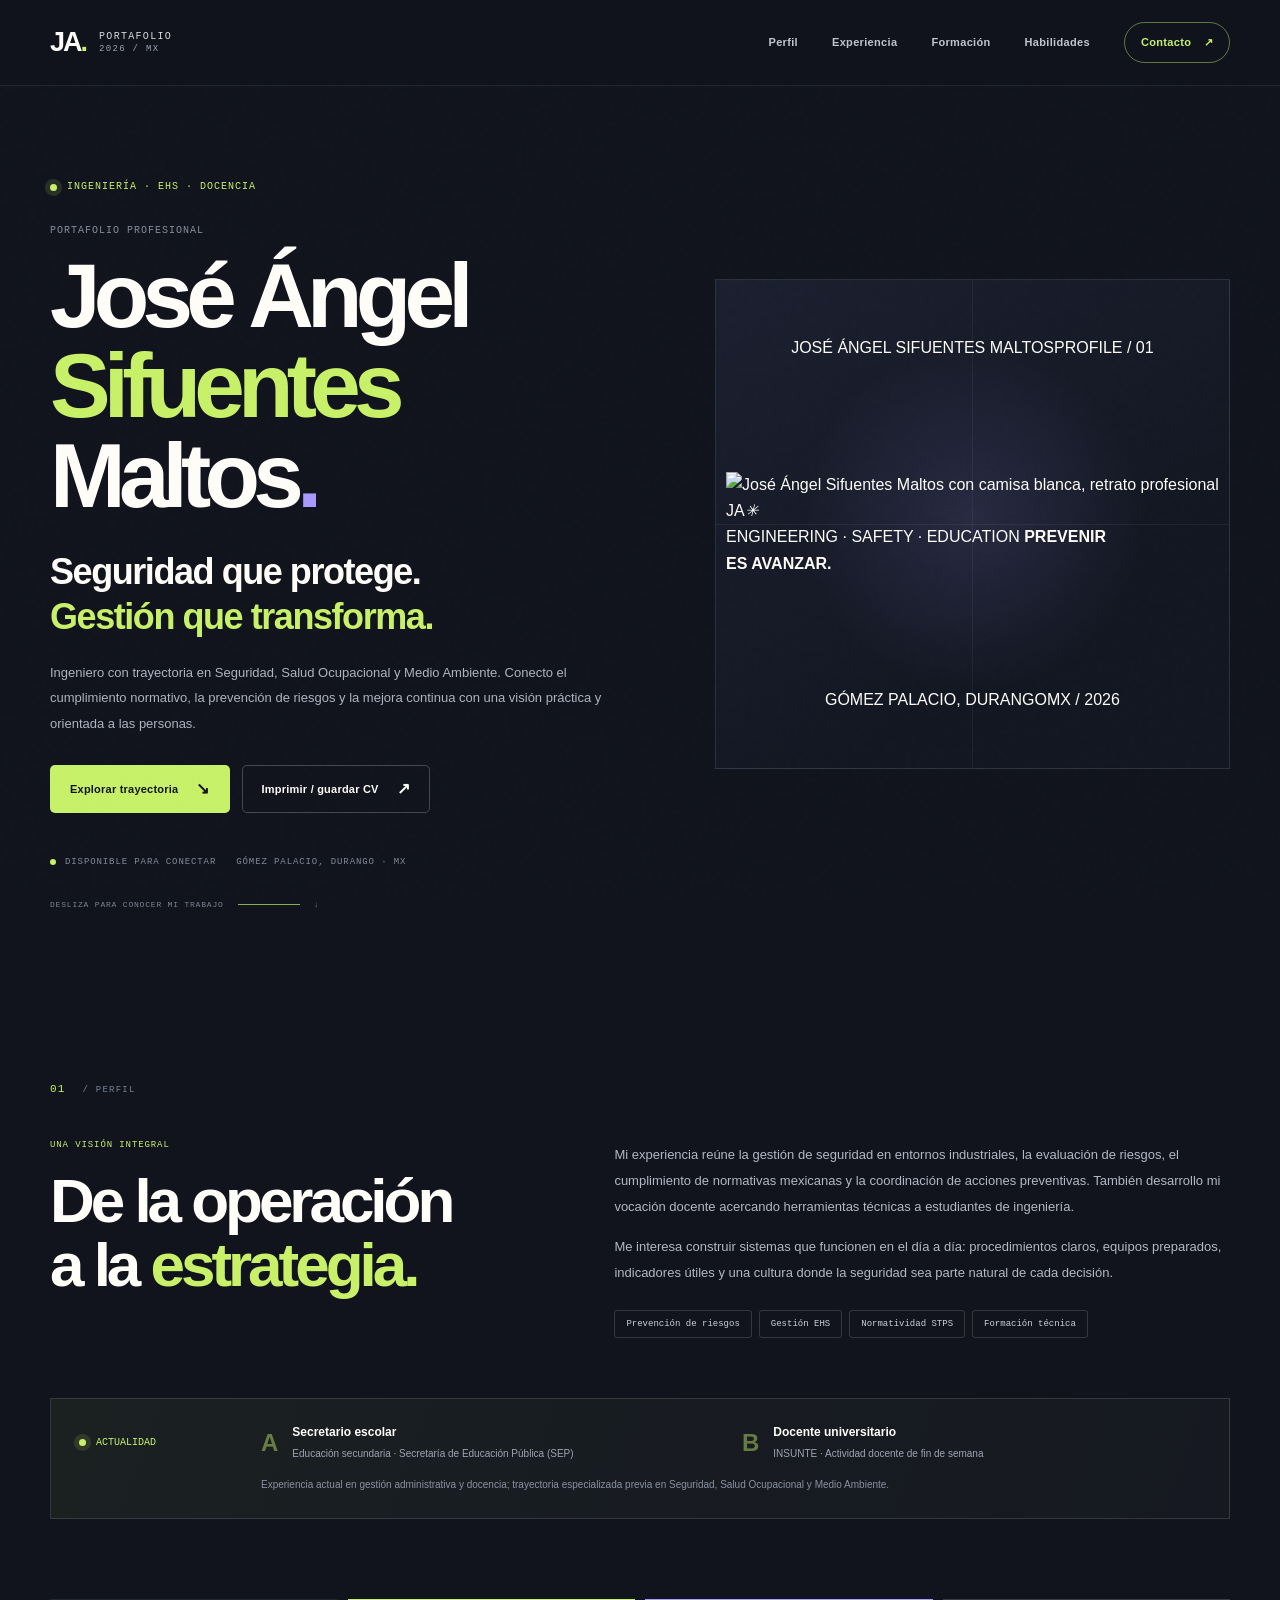
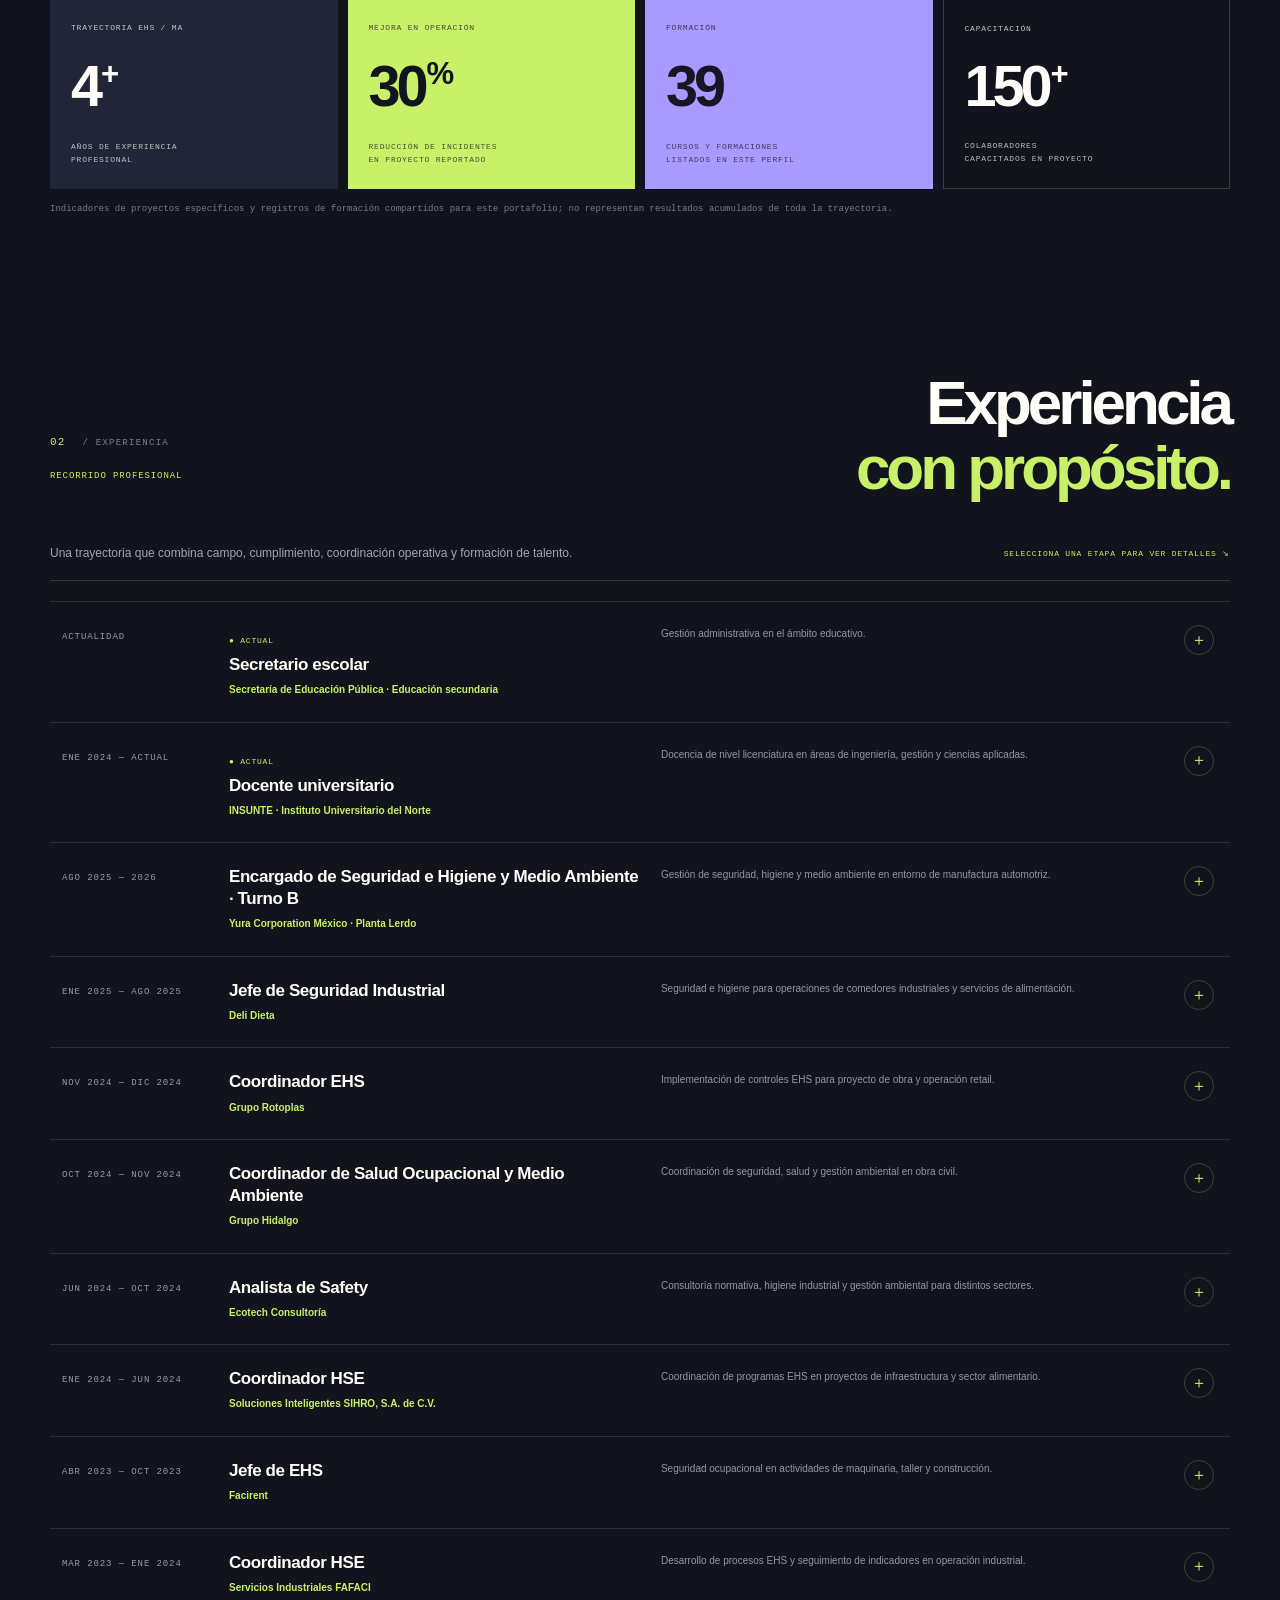
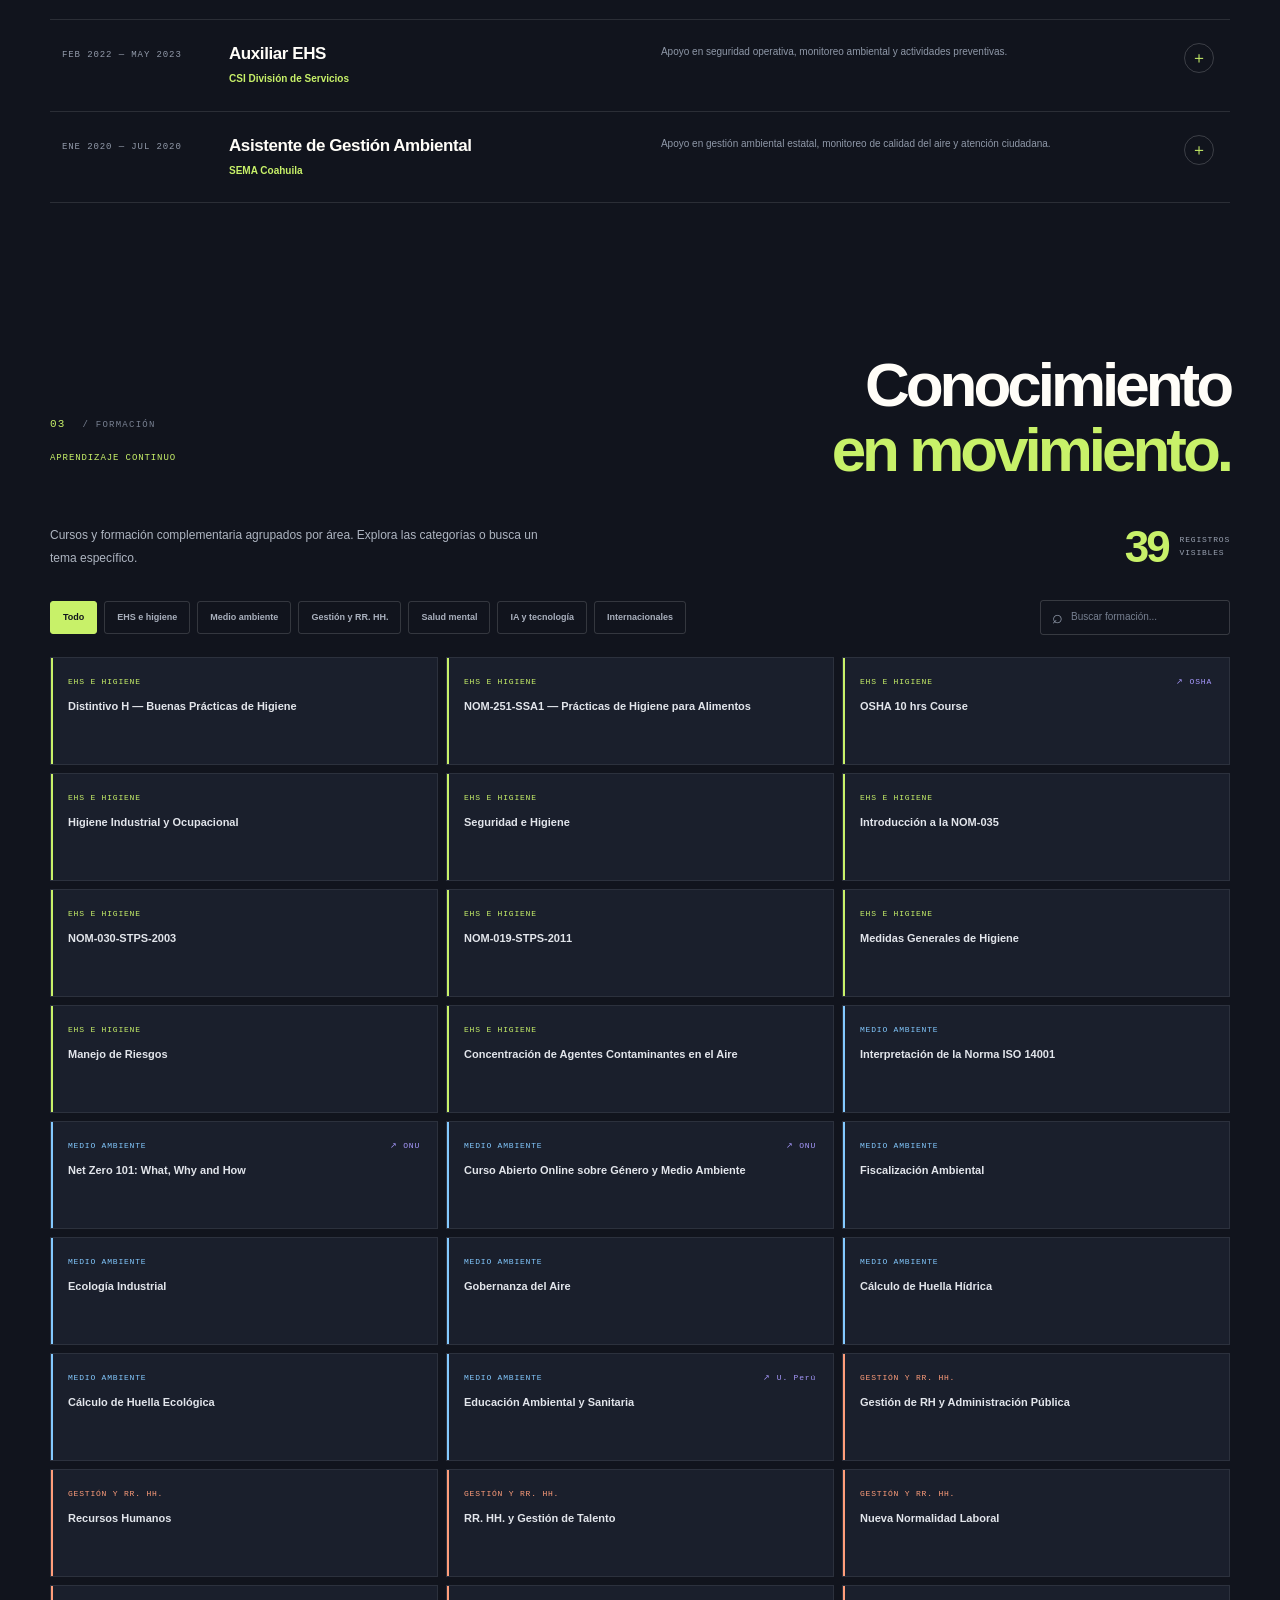
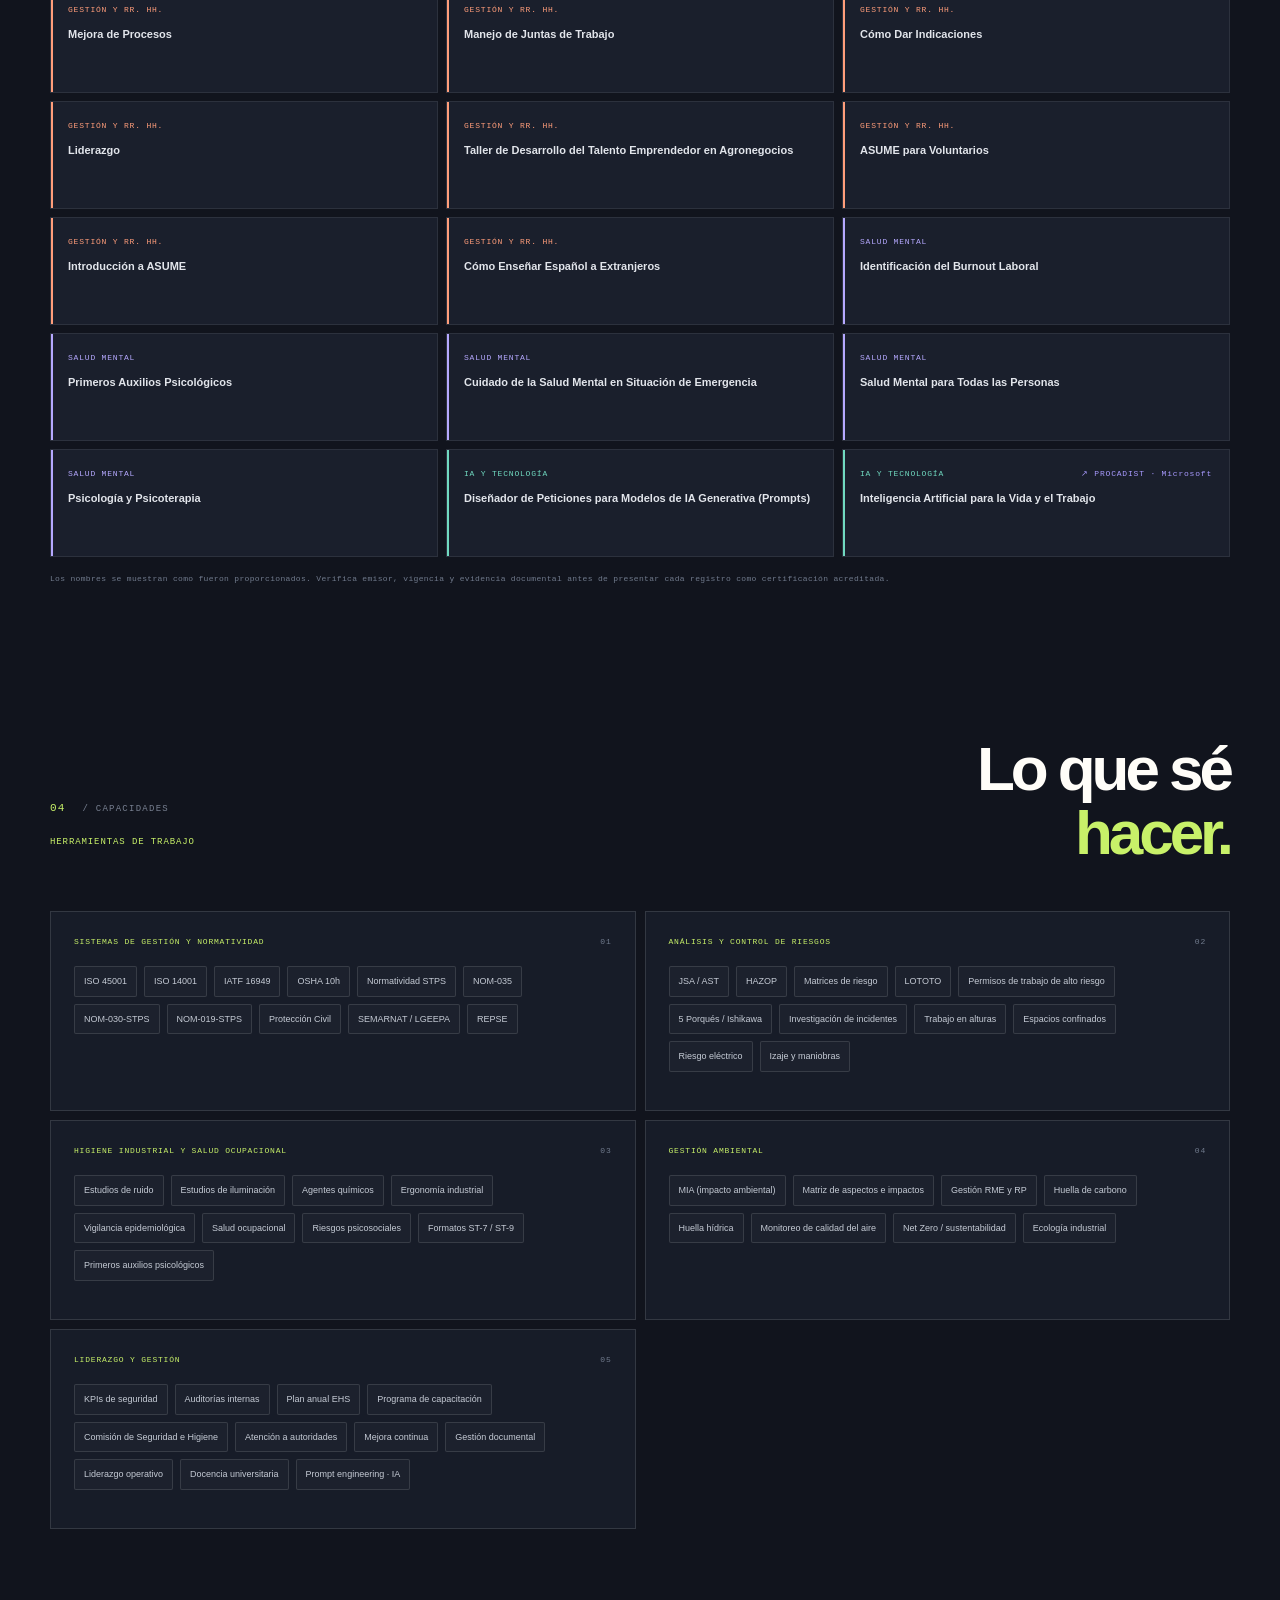
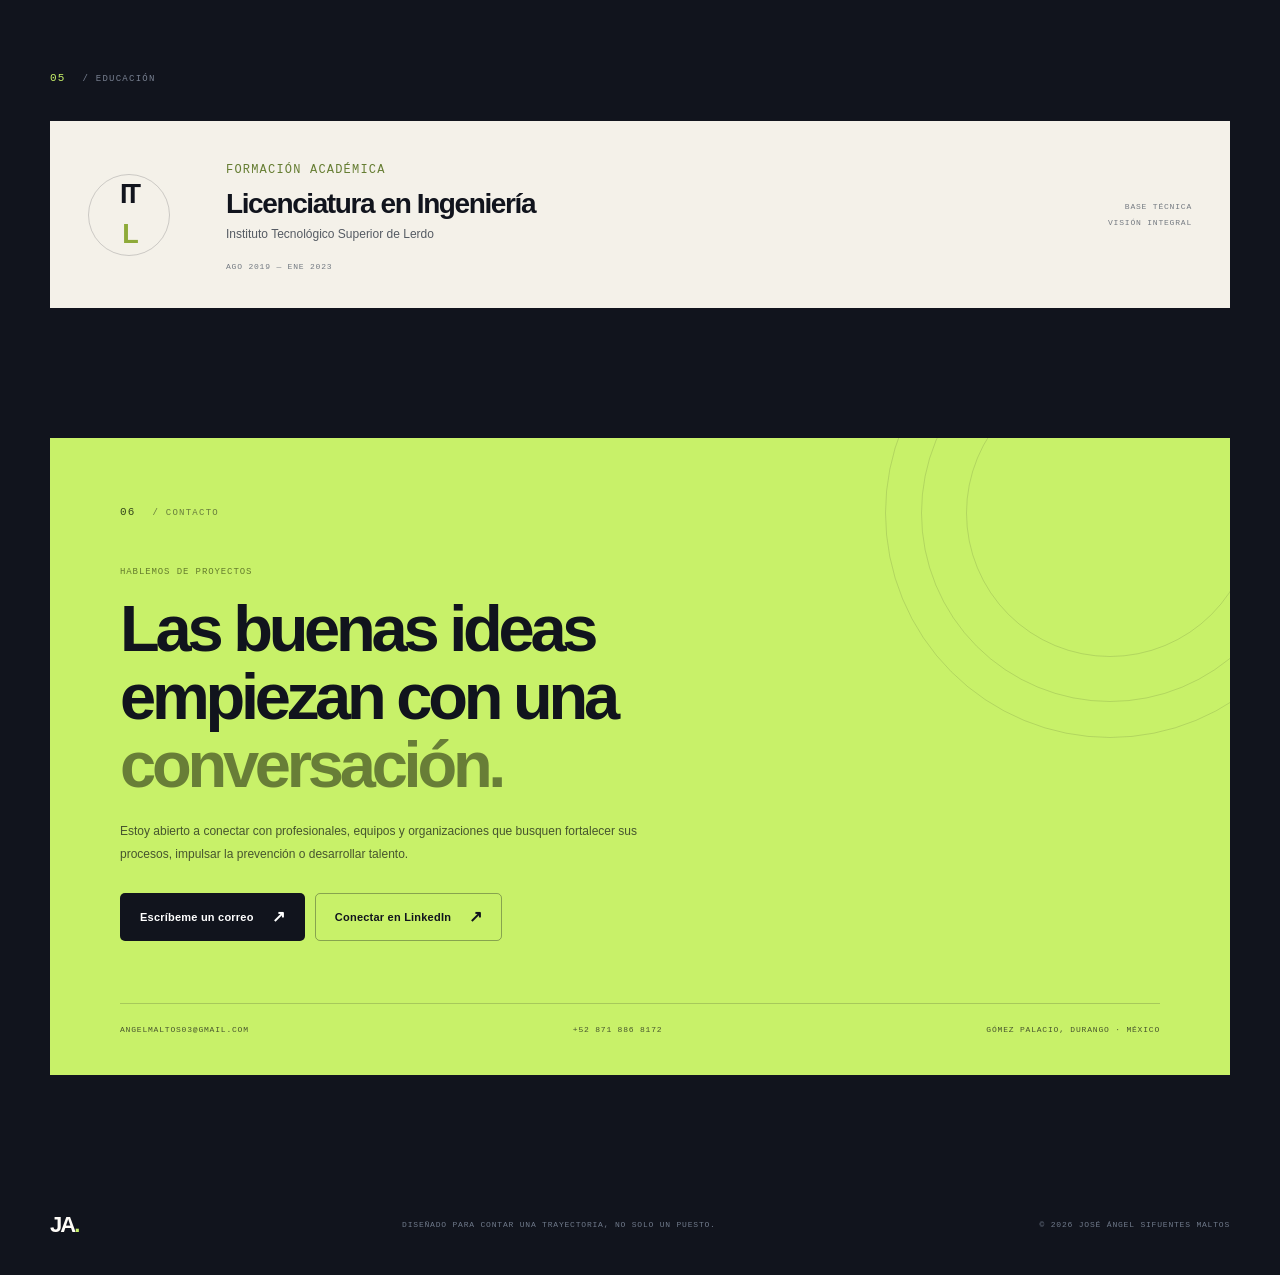
==== commit 884e25df: "Feature personal portrait in portfolio hero" ====
--- a/portfolio/index.html
+++ b/portfolio/index.html
@@ -56,20 +56,18 @@
           </div>
         </div>
 
-        <aside class="hero-visual reveal" aria-label="Áreas profesionales">
-          <div class="visual-topline"><span>01 — ENFOQUE</span><span>JAS / EHS</span></div>
-          <div class="orbit orbit-one"></div>
-          <div class="orbit orbit-two"></div>
-          <div class="orbit-core">
-            <span class="core-cross">✳</span>
-            <span class="core-title">PREVENIR<br>ES AVANZAR</span>
-            <span class="core-caption">PEOPLE · PLANET · PROCESS</span>
-          </div>
-          <div class="orbit-label label-top">01 <b>SEGURIDAD</b></div>
-          <div class="orbit-label label-right">02 <b>SALUD</b></div>
-          <div class="orbit-label label-bottom">03 <b>AMBIENTE</b></div>
-          <div class="orbit-label label-left">04 <b>MEJORA</b></div>
-          <div class="visual-bottom"><span>PREVENCIÓN CON PROPÓSITO</span><span>✳</span></div>
+        <aside class="hero-visual portrait-visual reveal" aria-label="Retrato profesional de José Ángel Sifuentes Maltos">
+          <div class="portrait-topline"><span>JOSÉ ÁNGEL SIFUENTES MALTOS</span><span>PROFILE / 01</span></div>
+          <div class="portrait-photo-wrap">
+            <img class="portrait-photo" src="assets/angel-sifuentes.jpg" alt="José Ángel Sifuentes Maltos con camisa blanca, retrato profesional" fetchpriority="high">
+            <div class="portrait-shade"></div>
+            <div class="portrait-stamp"><span>JA</span><i>✳</i></div>
+            <div class="portrait-caption">
+              <span>ENGINEERING · SAFETY · EDUCATION</span>
+              <strong>PREVENIR<br>ES AVANZAR<span>.</span></strong>
+            </div>
+          </div>
+          <div class="portrait-bottomline"><span><i></i> GÓMEZ PALACIO, DURANGO</span><span>MX / 2026</span></div>
         </aside>
       </div>
       <div class="hero-bottom">
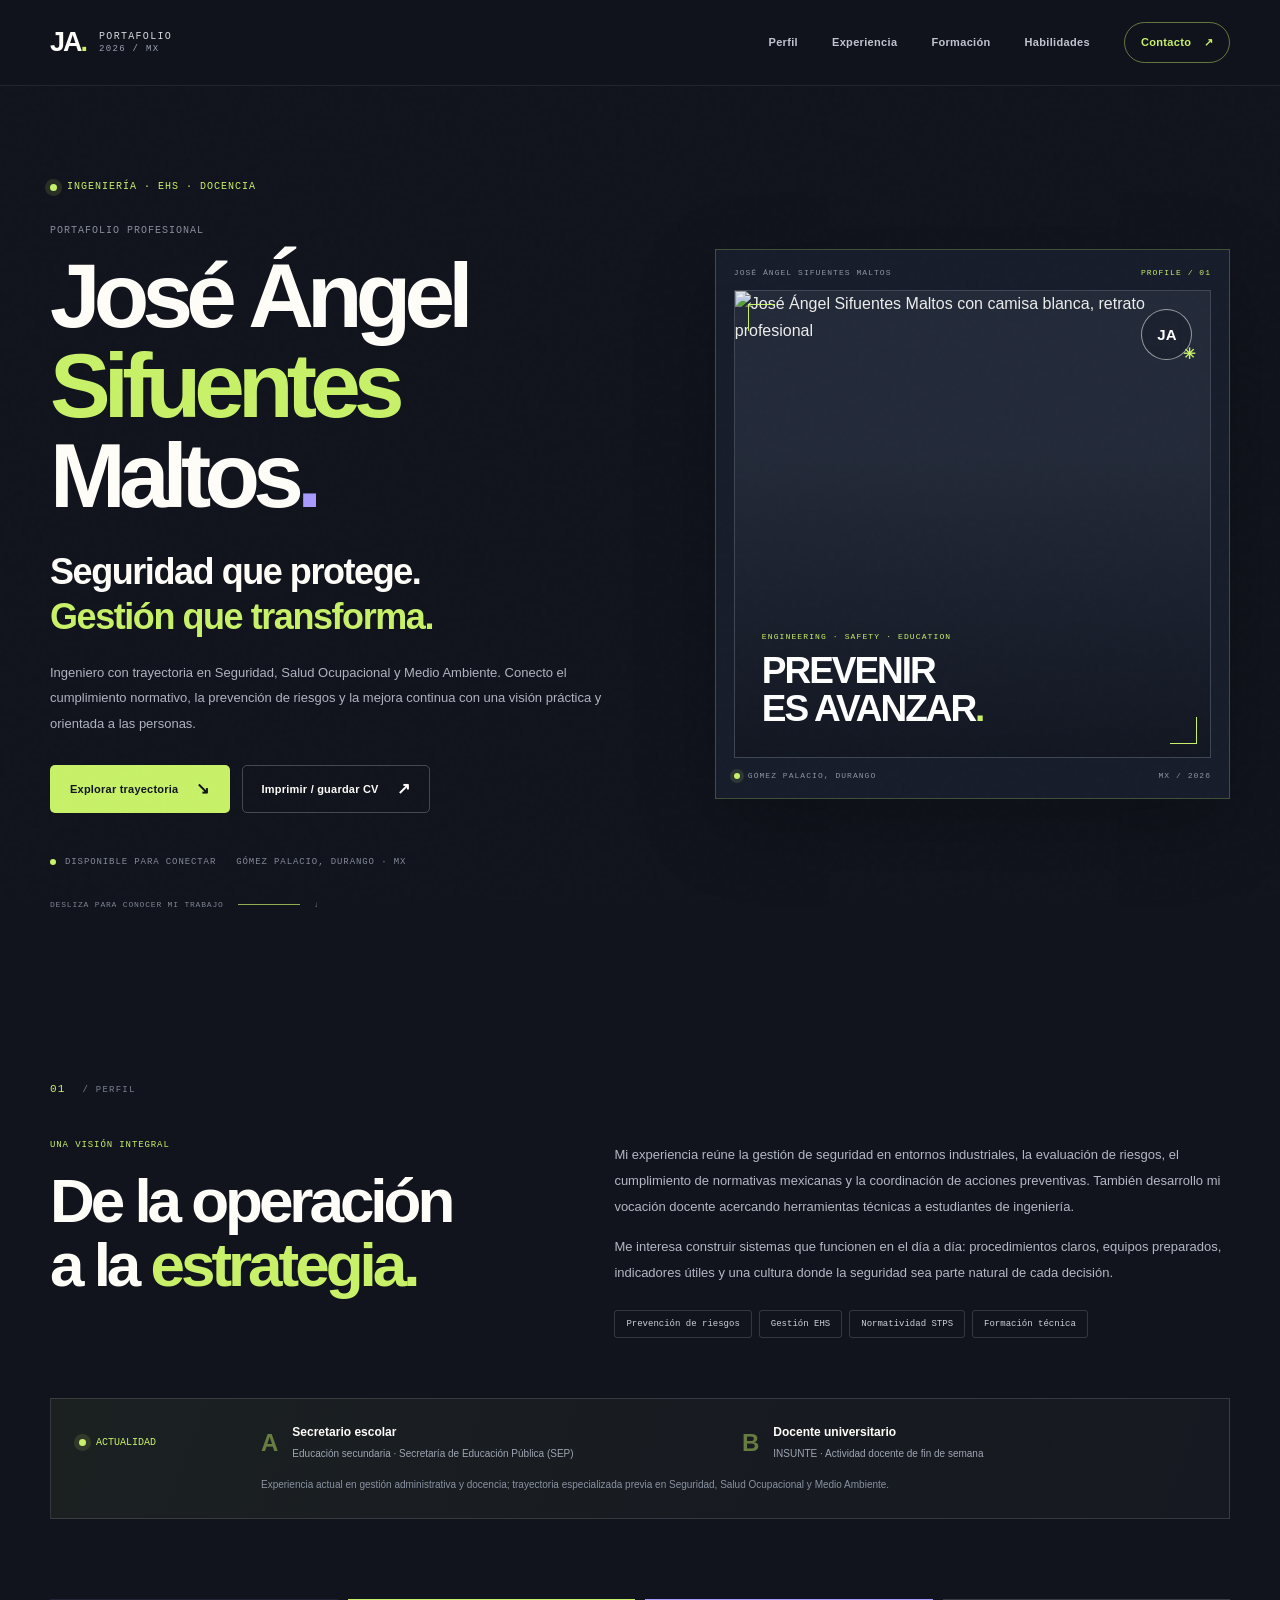
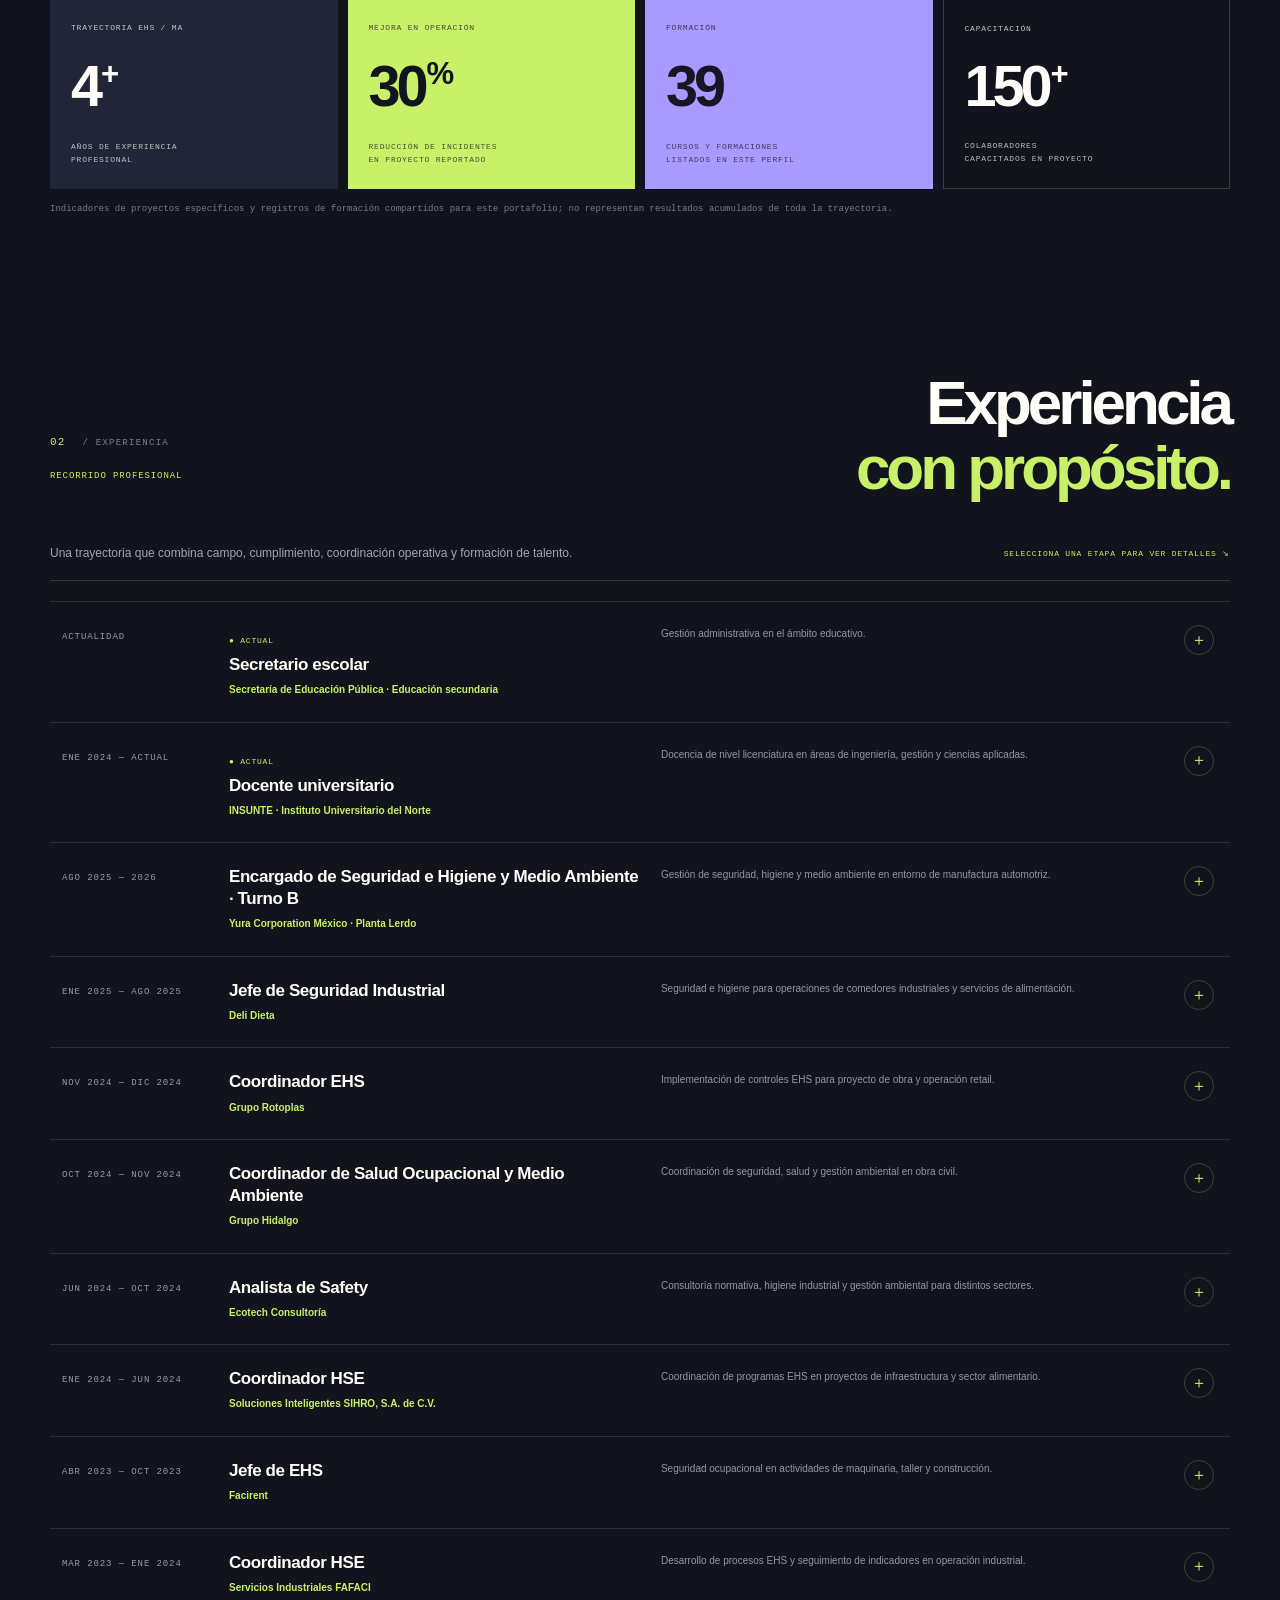
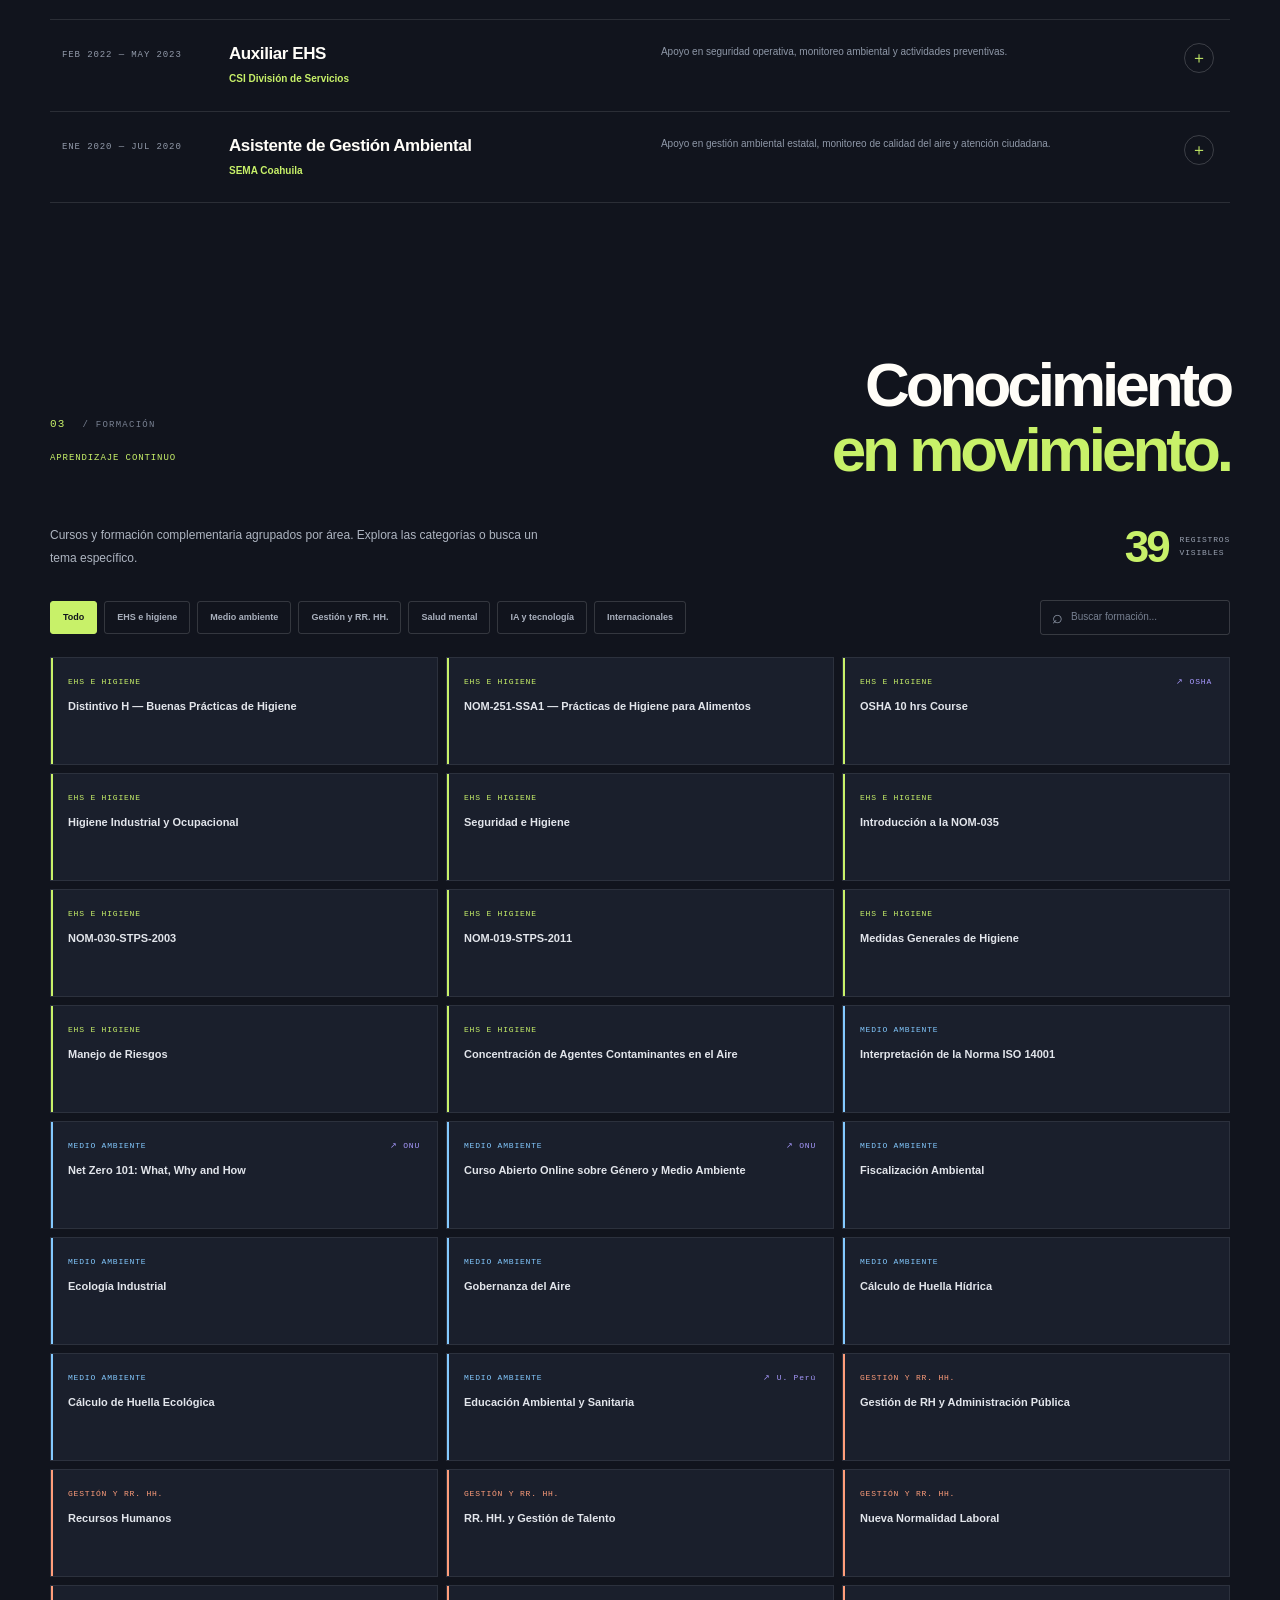
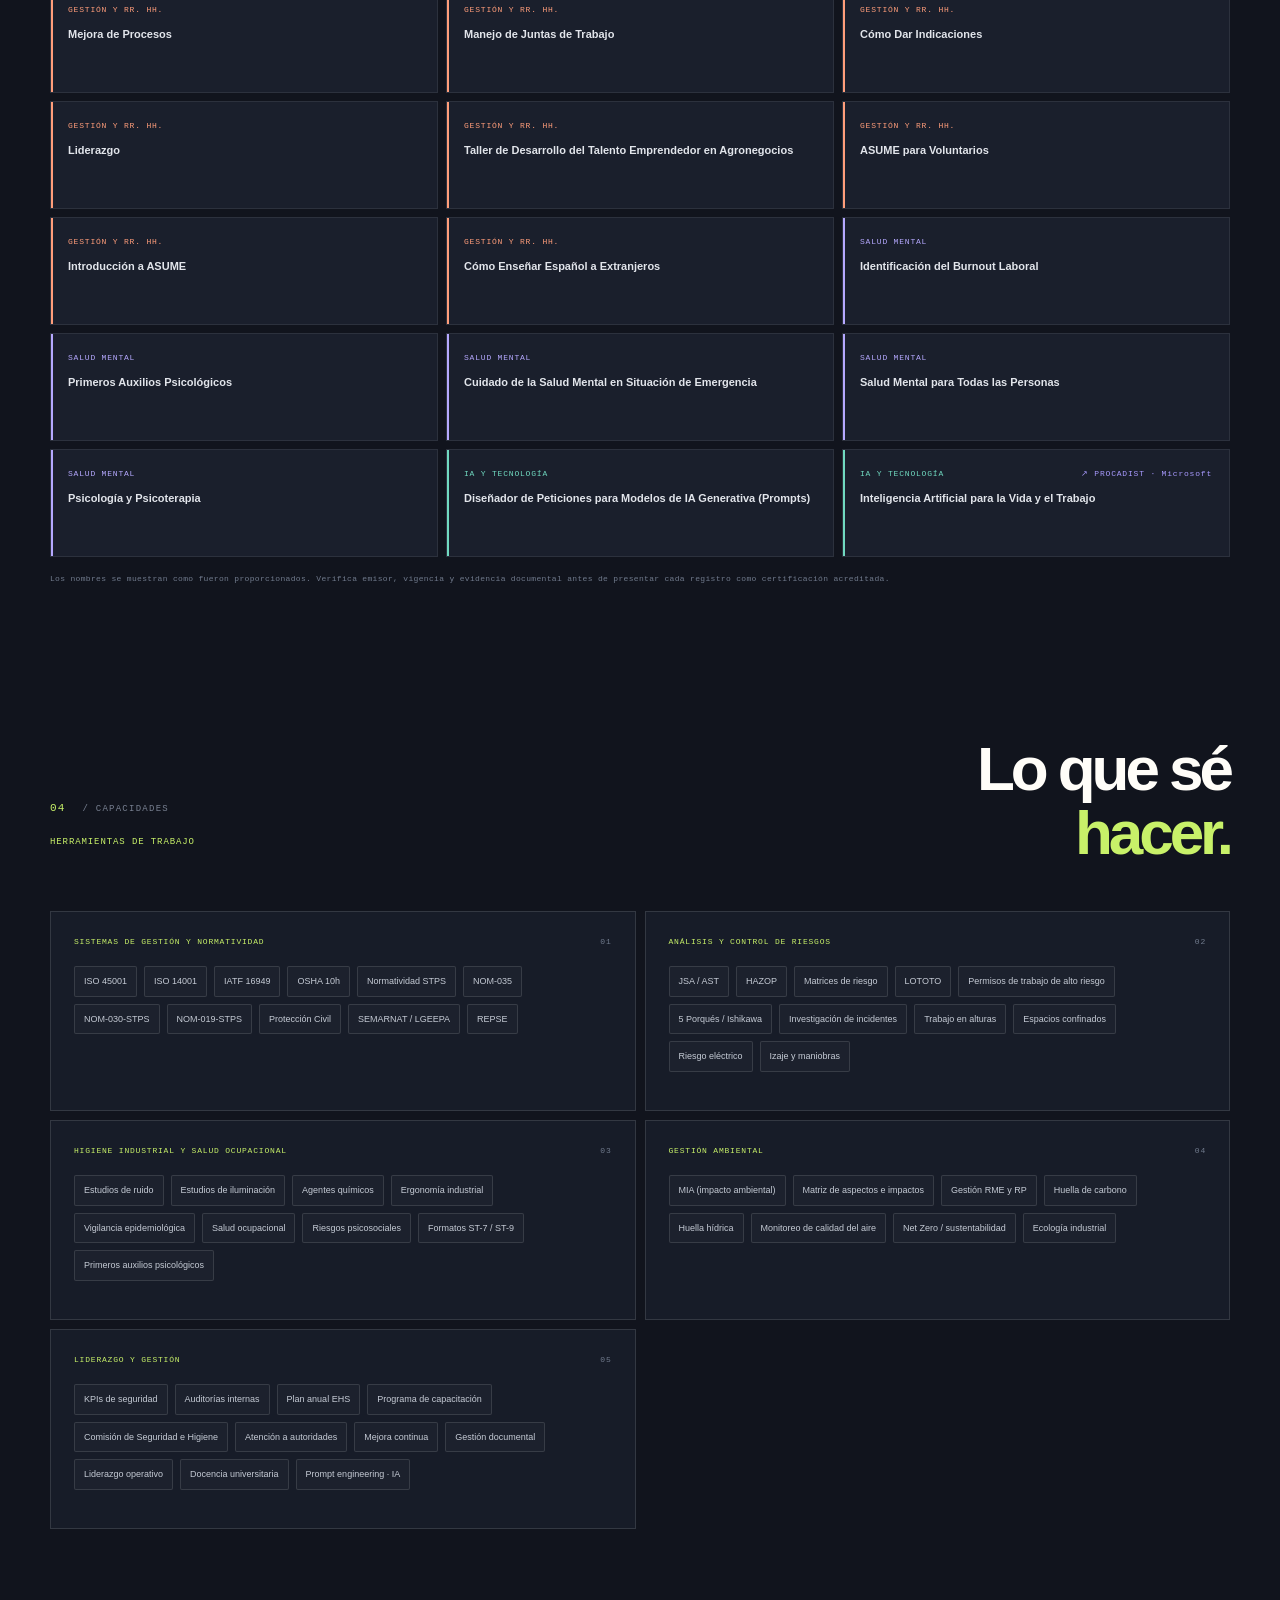
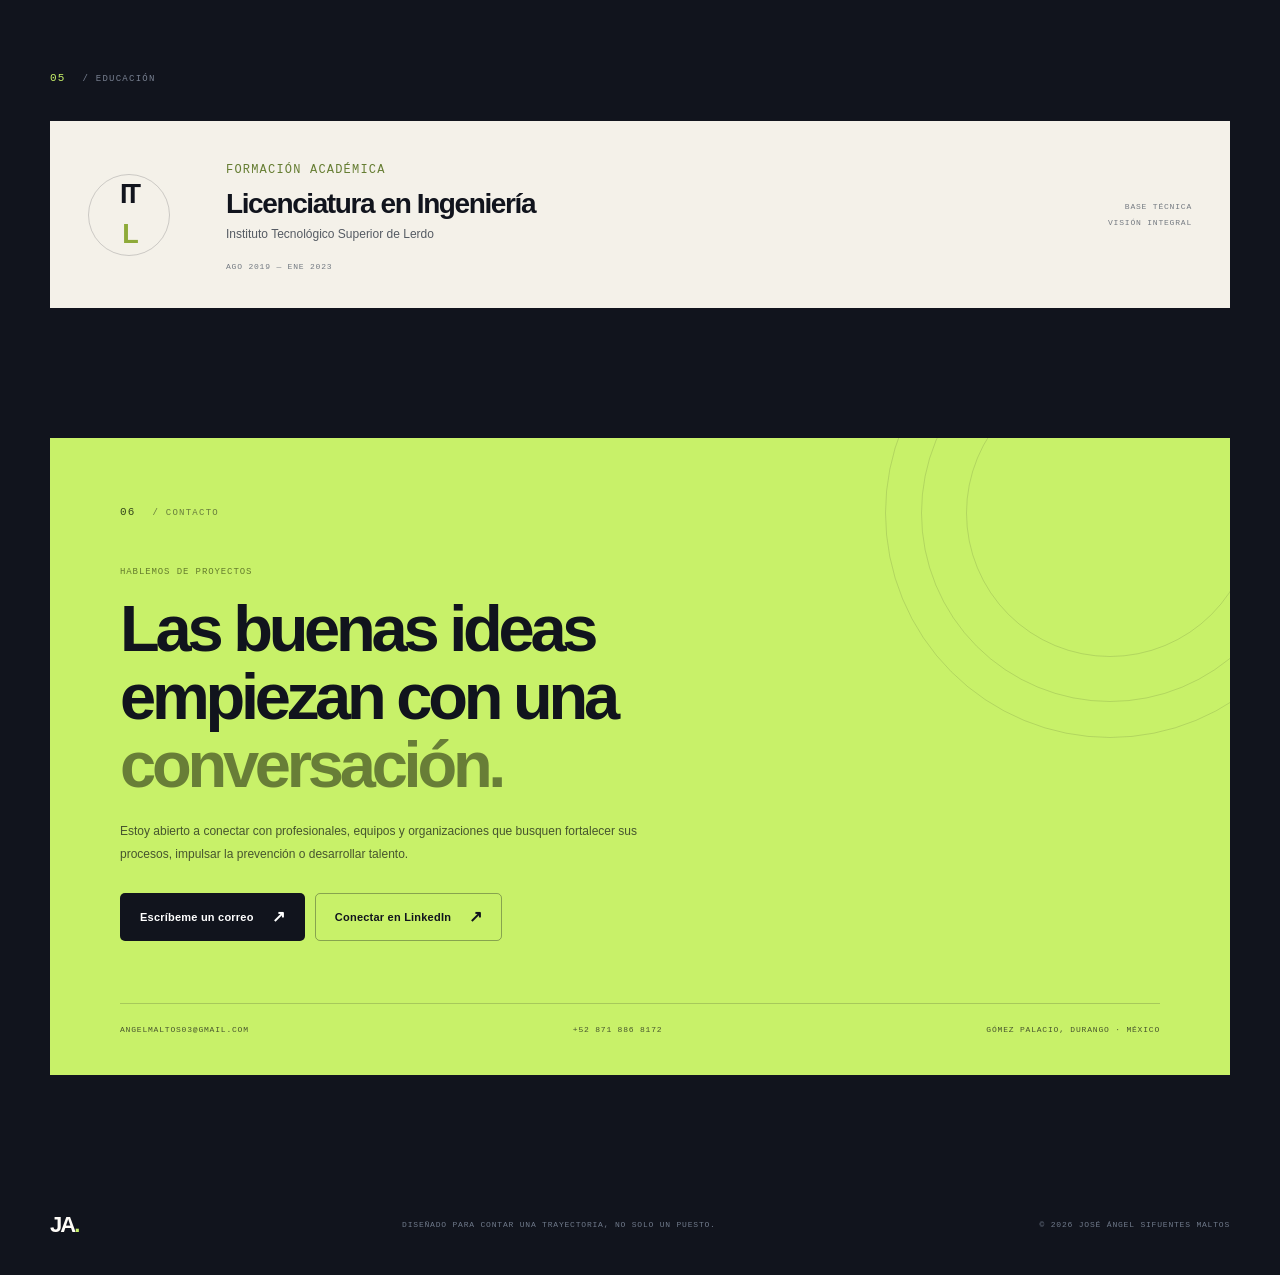
==== commit c6d2f17c: "Connect portfolio portrait image asset" ====
--- a/portfolio/index.html
+++ b/portfolio/index.html
@@ -59,7 +59,7 @@
         <aside class="hero-visual portrait-visual reveal" aria-label="Retrato profesional de José Ángel Sifuentes Maltos">
           <div class="portrait-topline"><span>JOSÉ ÁNGEL SIFUENTES MALTOS</span><span>PROFILE / 01</span></div>
           <div class="portrait-photo-wrap">
-            <img class="portrait-photo" src="assets/angel-sifuentes.jpg" alt="José Ángel Sifuentes Maltos con camisa blanca, retrato profesional" fetchpriority="high">
+            <img class="portrait-photo" src="https://at.adobe.com/JeOrl0dZrciuZv1G" alt="José Ángel Sifuentes Maltos con camisa blanca, retrato profesional" fetchpriority="high">
             <div class="portrait-shade"></div>
             <div class="portrait-stamp"><span>JA</span><i>✳</i></div>
             <div class="portrait-caption">
--- a/portfolio/styles.css
+++ b/portfolio/styles.css
@@ -310,3 +310,28 @@
   .contact-details{border-color:#ccc}
   .site-footer{min-height:0}
 }
+
+/* Portrait feature — personal image */
+.portrait-visual{display:flex;flex-direction:column;justify-content:space-between;align-items:stretch;min-height:550px;padding:18px;background:#171d2b;border-color:rgba(200,241,105,.24);box-shadow:0 25px 75px rgba(0,0,0,.24)}
+.portrait-visual:before,.portrait-visual:after{display:none}
+.portrait-topline,.portrait-bottomline{display:flex;justify-content:space-between;align-items:center;gap:10px;position:relative;z-index:4;font:8px var(--mono);letter-spacing:.13em;color:#8d96a7}
+.portrait-topline span:last-child{color:var(--lime)}
+.portrait-photo-wrap{position:relative;flex:1;min-height:0;margin:13px 0;overflow:hidden;background:#252c3b;border:1px solid rgba(255,255,255,.12)}
+.portrait-photo{position:absolute;inset:0;width:100%;height:100%;object-fit:cover;object-position:center 31%;filter:saturate(.88) contrast(1.03);transition:transform .8s var(--ease),filter .6s}
+.portrait-visual:hover .portrait-photo{transform:scale(1.035);filter:saturate(1) contrast(1.04)}
+.portrait-shade{position:absolute;inset:0;background:linear-gradient(180deg,rgba(13,17,27,.08) 35%,rgba(13,17,27,.78) 100%);pointer-events:none}
+.portrait-photo-wrap:before,.portrait-photo-wrap:after{content:"";position:absolute;width:26px;height:26px;border-color:var(--lime);border-style:solid;z-index:2;pointer-events:none}
+.portrait-photo-wrap:before{top:13px;left:13px;border-width:1px 0 0 1px}
+.portrait-photo-wrap:after{right:13px;bottom:13px;border-width:0 1px 1px 0}
+.portrait-stamp{position:absolute;right:18px;top:18px;width:51px;height:51px;border:1px solid rgba(255,255,255,.55);border-radius:50%;display:grid;place-items:center;background:rgba(17,20,29,.32);backdrop-filter:blur(7px);font:700 15px var(--display);color:#fff;z-index:2}
+.portrait-stamp i{position:absolute;right:-5px;bottom:-4px;font-style:normal;font-size:15px;color:var(--lime)}
+.portrait-caption{position:absolute;left:27px;bottom:28px;z-index:2}
+.portrait-caption>span{font:8px var(--mono);letter-spacing:.14em;color:var(--lime);display:block;margin-bottom:12px}
+.portrait-caption strong{font:700 clamp(24px,3.1vw,37px)/.98 var(--display);letter-spacing:-.055em;color:#fff}
+.portrait-caption strong span{color:var(--lime)}
+.portrait-bottomline span:first-child{display:flex;align-items:center;gap:8px}
+.portrait-bottomline i{width:6px;height:6px;background:var(--lime);border-radius:50%;display:inline-block;box-shadow:0 0 0 4px rgba(200,241,105,.12)}
+@media(max-width:900px){.portrait-visual{min-height:475px}}
+@media(max-width:700px){.portrait-visual{min-height:490px;max-height:560px;padding:14px}.portrait-photo{object-position:center 29%}.portrait-caption{left:22px;bottom:24px}}
+@media(max-width:420px){.portrait-visual{min-height:430px}}
+@media(print){.portrait-visual{display:none!important}}
